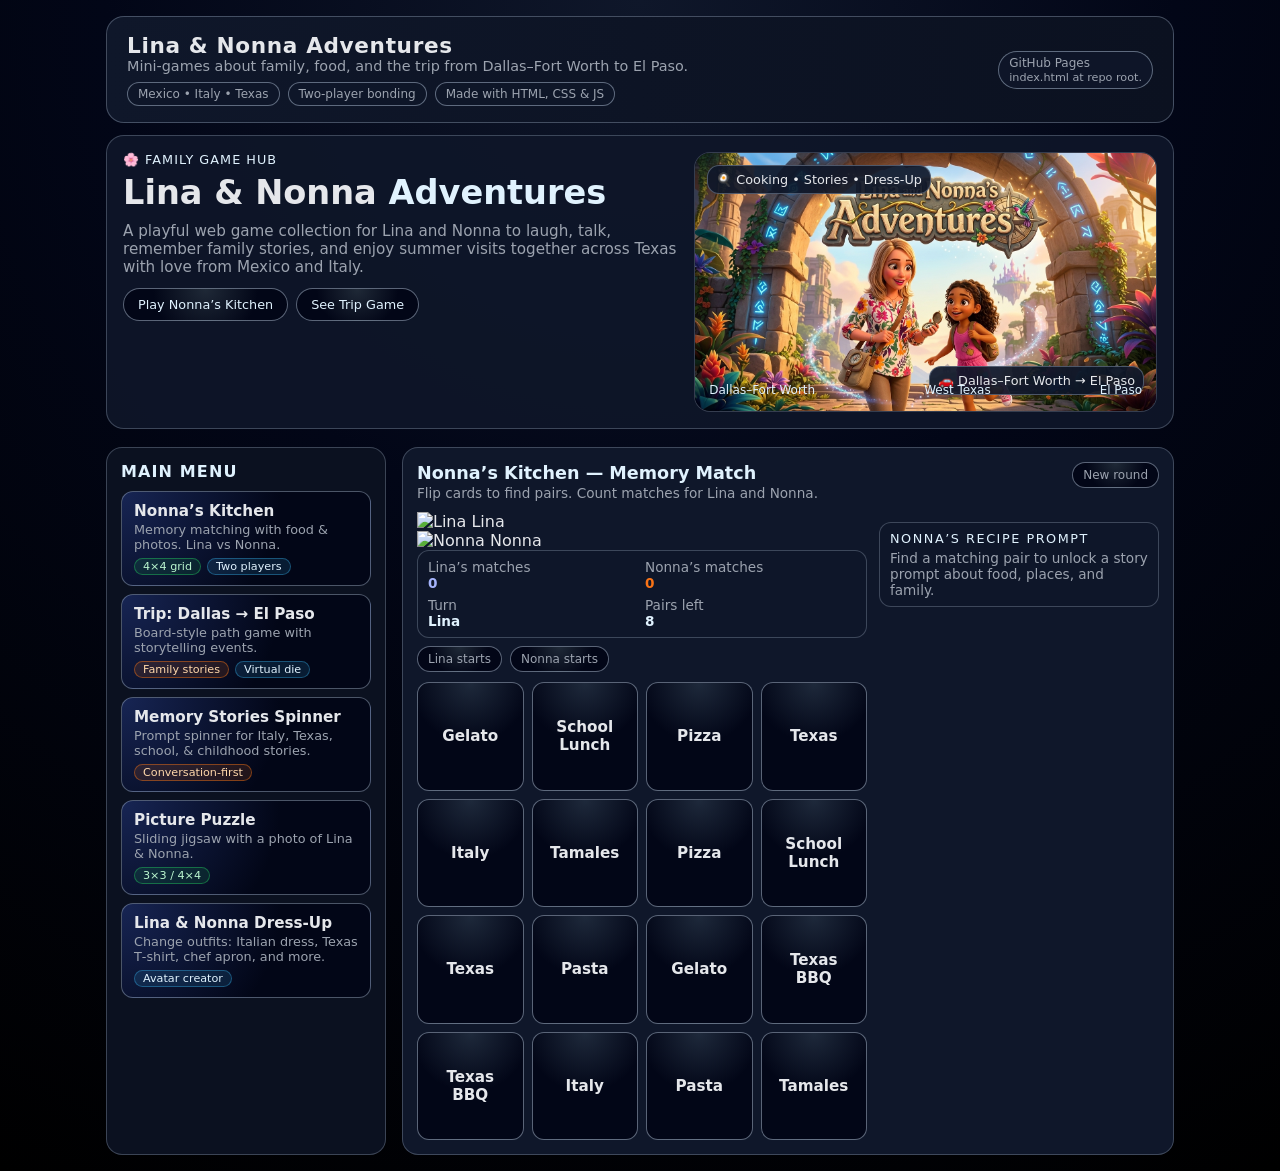
==== index.html @ b3f2cf01 "Update index.html" ====
<!DOCTYPE html>
<html lang="en">
<head>
  <meta charset="UTF-8" />
  <title>Lina & Nonna Adventures</title>
  <meta name="viewport" content="width=device-width,initial-scale=1.0" />
  <meta name="description" content="Family mini-games for Lina and Nonna, hosted on GitHub Pages." />
  <!-- CSS -->
  <link rel="stylesheet" href="./css/base.css" />
  <link rel="stylesheet" href="./css/layout.css" />
  <link rel="stylesheet" href="./css/games.css" />
</head>
<body>
<div class="shell">
  <header>
    <div>
      <div class="title">Lina &amp; Nonna Adventures</div>
      <div class="subtitle">Mini‑games about family, food, and the trip from Dallas–Fort Worth to El Paso.</div>
      <div class="badge-row">
        <div class="badge">Mexico • Italy • Texas</div>
        <div class="badge">Two‑player bonding</div>
        <div class="badge">Made with HTML, CSS &amp; JS</div>
      </div>
    </div>
    <div class="badge">
      GitHub Pages<br /><span style="font-size:0.7rem;">index.html at repo root.</span>
    </div>
  </header>

  <!-- HERO SECTION WITH HOME-SCREEN IMAGE -->
  <section class="hero">
    <div class="hero-card">
      <div class="hero-copy">
        <div class="eyebrow">🌸 Family Game Hub</div>
        <h1>Lina &amp; Nonna <span class="accent">Adventures</span></h1>
        <p>
          A playful web game collection for Lina and Nonna to laugh, talk, remember family stories,
          and enjoy summer visits together across Texas with love from Mexico and Italy.
        </p>
        <div class="hero-actions">
          <button class="btn btn-primary" data-game="kitchen">Play Nonna’s Kitchen</button>
          <button class="btn btn-secondary" data-game="travel">See Trip Game</button>
        </div>
      </div>

      <div class="hero-art">
        <!-- Main home-screen image (place the file at assets/hero/lina-nonna-hero.png) -->
        <img
          src="./assets/hero/lina-nonna-hero.png"
          alt="Lina and Nonna walking through a magical archway for Lina & Nonna's Adventures."
          class="hero-img"
        />
        <div class="art-card one">🍳 Cooking • Stories • Dress‑Up</div>
        <div class="art-card two">🚗 Dallas–Fort Worth → El Paso</div>
        <div class="marker-row">
          <span>Dallas–Fort Worth</span>
          <span>West Texas</span>
          <span>El Paso</span>
        </div>
      </div>
    </div>
  </section>

  <div class="layout">
    <!-- LEFT: MAIN MENU -->
    <aside class="panel panel-alt">
      <h2>Main Menu</h2>
      <div class="menu-grid">
        <button data-game="kitchen">
          <div class="menu-label">Nonna’s Kitchen</div>
          <div class="menu-desc">Memory matching with food &amp; photos. Lina vs Nonna.</div>
          <div class="menu-tag-row">
            <div class="menu-tag puzzle">4×4 grid</div>
            <div class="menu-tag">Two players</div>
          </div>
        </button>
        <button data-game="travel">
          <div class="menu-label">Trip: Dallas → El Paso</div>
          <div class="menu-desc">Board‑style path game with storytelling events.</div>
          <div class="menu-tag-row">
            <div class="menu-tag story">Family stories</div>
            <div class="menu-tag">Virtual die</div>
          </div>
        </button>
        <button data-game="memoryStories">
          <div class="menu-label">Memory Stories Spinner</div>
          <div class="menu-desc">Prompt spinner for Italy, Texas, school, &amp; childhood stories.</div>
          <div class="menu-tag-row">
            <div class="menu-tag story">Conversation‑first</div>
          </div>
        </button>
        <button data-game="puzzle">
          <div class="menu-label">Picture Puzzle</div>
          <div class="menu-desc">Sliding jigsaw with a photo of Lina &amp; Nonna.</div>
          <div class="menu-tag-row">
            <div class="menu-tag puzzle">3×3 / 4×4</div>
          </div>
        </button>
        <button data-game="dressup">
          <div class="menu-label">Lina &amp; Nonna Dress‑Up</div>
          <div class="menu-desc">Change outfits: Italian dress, Texas T‑shirt, chef apron, and more.</div>
          <div class="menu-tag-row">
            <div class="menu-tag">Avatar creator</div>
          </div>
        </button>
      </div>
    </aside>

    <!-- RIGHT: ACTIVE GAME AREA -->
    <main class="panel">
      <!-- GAME 1: NONNA'S KITCHEN MEMORY MATCH -->
      <section id="game-kitchen" class="game-container active">
        <div class="game-header">
          <div>
            <h3>Nonna’s Kitchen — Memory Match</h3>
            <span>Flip cards to find pairs. Count matches for Lina and Nonna.</span>
          </div>
          <div>
            <button class="btn small secondary" id="btnKitchenReset">New round</button>
          </div>
        </div>

        <div class="game-row">
          <div>
            <div class="turn-avatar-row">
  <div class="turn-avatar" id="avatarLina">
    <img src="./assets/characters/lina-cutout.png" alt="Lina" />
    <span>Lina</span>
  </div>
  <div class="turn-avatar" id="avatarNonna">
    <img src="./assets/characters/nonna-cutout.png" alt="Nonna" />
    <span>Nonna</span>
  </div>
</div>
            <div class="score-box">
              <div>
                <div class="score-label">Lina’s matches</div>
                <div class="score-value lina" id="scoreLina">0</div>
              </div>
              <div>
                <div class="score-label">Nonna’s matches</div>
                <div class="score-value nonna" id="scoreNonna">0</div>
              </div>
              <div>
                <div class="score-label">Turn</div>
                <div class="score-value" id="turnLabel">Lina</div>
              </div>
              <div>
                <div class="score-label">Pairs left</div>
                <div class="score-value" id="pairsLeft">8</div>
              </div>
            </div>

            <div class="controls-row">
              <button class="btn small secondary" id="btnKitchenLinaStarts">Lina starts</button>
              <button class="btn small secondary" id="btnKitchenNonnaStarts">Nonna starts</button>
            </div>

            <div class="card-grid" id="kitchenGrid">
              <!-- cards injected by JS -->
            </div>
          </div>

          <div>
            <div class="recipe-box">
              <div class="recipe-label">Nonna’s Recipe Prompt</div>
              <div class="recipe-text" id="recipeText">
                Find a matching pair to unlock a story prompt about food, places, and family. When you
                match a food, talk about how you make it or a memory of eating it together.
              </div>
            </div>
          </div>
        </div>
      </section>

      <!-- Other games: containers only; JS will fill logic later -->
      <section id="game-travel" class="game-container">
        <div class="game-header">
          <div>
            <h3>Trip from Dallas–Fort Worth to El Paso</h3>
            <span>Roll the die, move along the path, and tell stories when you land on event tiles.</span>
          </div>
          <div>
            <button class="btn small secondary" id="btnTravelReset">Reset path</button>
          </div>
        </div>
        <div class="game-row">
          <div class="travel-panel">
            <div>
              <span class="score-label">Position</span>:
              <span class="score-value" id="travelPosLabel">0</span> / 19
            </div>
            <div class="controls-row" style="margin-top:6px;">
              <button class="btn primary small" id="btnTravelRoll">Roll die (1–3)</button>
              <span class="tagline" id="travelMessage">Click “Roll die” and move your token along the road.</span>
            </div>
            <div class="travel-board" id="travelBoard"></div>
          </div>
          <div class="prompt-panel">
            <div class="prompt-text" id="travelPrompt">
              When you land on a special tile, you’ll see a prompt here: stories about Italy, Texas, or school.
            </div>
            <div class="tagline">
              Suggested use: Let Lina roll, and Nonna helps read prompts and share stories.
            </div>
          </div>
        </div>
      </section>

      <section id="game-memoryStories" class="game-container">
        <div class="game-header">
          <div>
            <h3>Memory Stories Spinner</h3>
            <span>Click the button to get a new prompt. Take turns answering.</span>
          </div>
        </div>
        <div class="game-row">
          <div class="prompt-panel">
            <div class="prompt-text" id="storyPromptText">
              Click “Spin Prompt” to start. You’ll get questions about Italy memories, Texas adventures,
              school stories, and Nonna’s childhood.
            </div>
            <div class="controls-row">
              <button class="btn primary" id="btnStorySpin">Spin Prompt</button>
              <button class="btn secondary" id="btnStoryCategory">Change category</button>
            </div>
            <div class="tagline" id="storyCategoryLabel">
              Current category: All mixed. You can cycle categories for more focused stories.
            </div>
          </div>
          <div class="prompt-panel">
            <div class="tagline">
              House rule: Give each completed prompt 1 “story point.” After 10 prompts, celebrate.
            </div>
          </div>
        </div>
      </section>

      <section id="game-puzzle" class="game-container">
        <div class="game-header">
          <div>
            <h3>Picture Puzzle (Preview)</h3>
            <span>Simple 3×3 tile shuffle now; later, swap in a photo of Lina &amp; Nonna.</span>
          </div>
          <div>
            <button class="btn small secondary" id="btnPuzzleShuffle">Shuffle</button>
          </div>
        </div>
        <div class="game-row">
          <div class="puzzle-panel">
            <div id="puzzleBoard"></div>
            <div class="tagline" style="margin-top:6px;">
              Click two tiles to swap them. Try to arrange them back into order (1–9). Later, use
              background images for a real photo puzzle.
            </div>
          </div>
          <div class="prompt-panel">
            <div class="tagline">
              Technical note: later you can replace numbers with <code>background-image</code> slices.
            </div>
          </div>
        </div>
      </section>

      <section id="game-dressup" class="game-container">
        <div class="game-header">
          <div>
            <h3>Lina &amp; Nonna Dress‑Up</h3>
            <span>Pick outfits now; add real PNG cutouts of Lina and Nonna later.</span>
          </div>
        </div>
        <div class="game-row">
          <div class="dress-panel">
            <div class="dress-preview" id="dressPreview">
              Outfit: <strong>Italian dress + Chef apron</strong><br />
              Later, you’ll see real cutout images of Lina and Nonna here with layered PNG outfits.
            </div>
            <div class="dress-options">
              <button class="dress-chip selected" data-outfit="Italian dress + Chef apron">Italian dress + Chef apron</button>
              <button class="dress-chip" data-outfit="Texas T‑shirt + Jeans">Texas T‑shirt + Jeans</button>
              <button class="dress-chip" data-outfit="Party dress + Sneakers">Party dress + Sneakers</button>
              <button class="dress-chip" data-outfit="Comfy pajamas">Comfy pajamas</button>
              <button class="dress-chip" data-outfit="School clothes">School clothes</button>
            </div>
          </div>
          <div class="prompt-panel">
            <div class="tagline">
              Screenshot idea: once PNG cutouts are in place, Lina and Nonna can screenshot favorite looks.
            </div>
          </div>
        </div>
      </section>
    </main>
  </div>
</div>

<!-- JS entrypoint -->
<script type="module" src="./js/app.js"></script>
</body>
</html>
---- css/base.css ----
:root {
  --bg: #020617;
  --panel: #0f172a;
  --panel-alt: #0b1120;
  --accent: #38bdf8;
  --accent-soft: #e0f2fe;
  --accent-strong: #f97316;
  --text: #e5e7eb;
  --muted: #9ca3af;
  --danger: #ef4444;
  --success: #22c55e;
}

* { box-sizing: border-box; }

body {
  margin: 0;
  padding: 0;
  font-family: system-ui, -apple-system, BlinkMacSystemFont, "Segoe UI", sans-serif;
  background: radial-gradient(circle at top, #0f172a 0, #020617 40%, #000 100%);
  color: var(--text);
  min-height: 100vh;
  display: flex;
  justify-content: center;
  align-items: flex-start;
}

button { font-family: inherit; }

.shell {
  width: 100%;
  max-width: 1100px;
  padding: 16px;
}

/* Panels */
.panel {
  background: var(--panel);
  border-radius: 16px;
  border: 1px solid rgba(148,163,184,0.35);
  padding: 14px;
}

.panel-alt {
  background: var(--panel-alt);
}

/* Header */
header {
  background: linear-gradient(90deg, #0f172a, #0b1120);
  border-radius: 18px;
  padding: 16px 20px;
  border: 1px solid rgba(148,163,184,0.4);
  display: flex;
  justify-content: space-between;
  align-items: center;
  gap: 16px;
  margin-bottom: 12px;
}

header .title {
  font-size: 1.35rem;
  font-weight: 700;
  letter-spacing: 0.03em;
}

header .subtitle {
  font-size: 0.9rem;
  color: var(--muted);
}

.badge-row {
  display: flex;
  flex-wrap: wrap;
  gap: 8px;
  margin-top: 8px;
}

.badge {
  font-size: 0.75rem;
  padding: 4px 10px;
  border-radius: 999px;
  border: 1px solid rgba(148,163,184,0.6);
  background: rgba(15,23,42,0.9);
  color: var(--muted);
}

/* Buttons */
.btn {
  all: unset;
  cursor: pointer;
  border-radius: 999px;
  padding: 8px 14px;
  font-size: 0.8rem;
  border: 1px solid rgba(148,163,184,0.6);
  background: radial-gradient(circle at top, #1f2937 0, #020617 60%);
  color: var(--accent-soft);
  display: inline-flex;
  align-items: center;
  gap: 6px;
  transition: transform 0.08s ease, box-shadow 0.08s ease, border-color 0.08s ease;
}

.btn:hover {
  transform: translateY(-1px);
  box-shadow: 0 5px 12px rgba(15,23,42,0.9);
  border-color: var(--accent);
}

.btn.secondary {
  color: var(--muted);
}

.btn.primary {
  border-color: var(--accent);
  color: var(--accent-soft);
}

.btn.small {
  padding: 5px 10px;
  font-size: 0.75rem;
}
---- css/layout.css ----
.layout {
  display: grid;
  grid-template-columns: minmax(240px, 280px) minmax(0, 1fr);
  gap: 16px;
}

@media (max-width: 800px) {
  .layout { grid-template-columns: 1fr; }
}

/* Hero */
.hero {
  margin-bottom: 18px;
}

.hero-card {
  background: rgba(15,23,42,0.9);
  border-radius: 18px;
  border: 1px solid rgba(148,163,184,0.35);
  padding: 16px;
  display: grid;
  grid-template-columns: minmax(0, 1.2fr) minmax(0, 1fr);
  gap: 16px;
}

@media (max-width: 900px) {
  .hero-card {
    grid-template-columns: 1fr;
  }
}

.hero-copy h1 {
  margin: 0;
  font-size: 2.1rem;
}

.hero-copy p {
  margin: 10px 0 0;
  font-size: 0.95rem;
  color: var(--muted);
}

.hero-actions {
  margin-top: 12px;
  display: flex;
  flex-wrap: wrap;
  gap: 8px;
}

.eyebrow {
  font-size: 0.8rem;
  text-transform: uppercase;
  letter-spacing: 0.08em;
  color: var(--accent-soft);
  margin-bottom: 6px;
}

.accent { color: var(--accent-soft); }

/* Hero image area */
.hero-art {
  position: relative;
  border-radius: 16px;
  overflow: hidden;
  border: 1px solid rgba(148,163,184,0.35);
  background: #020617;
  min-height: 260px;
}

.hero-img {
  width: 100%;
  height: 100%;
  object-fit: cover;
  display: block;
}

/* overlays */
.art-card {
  position: absolute;
  background: rgba(15,23,42,0.92);
  border: 1px solid rgba(148,163,184,0.45);
  border-radius: 12px;
  padding: 6px 8px;
  font-size: 0.8rem;
}

.art-card.one { top: 12px; left: 12px; }
.art-card.two { bottom: 16px; right: 12px; }

.marker-row {
  position: absolute;
  left: 14px;
  right: 14px;
  bottom: 14px;
  display: flex;
  justify-content: space-between;
  font-size: 0.75rem;
  color: var(--accent-soft);
}

/* Menu */
.panel h2 {
  margin: 0 0 10px;
  font-size: 1rem;
  text-transform: uppercase;
  letter-spacing: 0.07em;
  color: var(--accent-soft);
}

.menu-grid {
  display: grid;
  grid-template-columns: 1fr;
  gap: 8px;
}

.menu-grid button {
  all: unset;
  cursor: pointer;
  border-radius: 12px;
  padding: 10px 12px;
  background: radial-gradient(circle at top left, #172554 0, #020617 60%);
  border: 1px solid rgba(148,163,184,0.5);
  display: flex;
  flex-direction: column;
  gap: 2px;
  transition: transform 0.08s ease, box-shadow 0.08s ease, border-color 0.08s ease;
}

.menu-grid button:hover {
  transform: translateY(-1px);
  box-shadow: 0 6px 14px rgba(15,23,42,0.8);
  border-color: var(--accent);
}

.menu-label {
  font-size: 0.95rem;
  font-weight: 600;
  color: var(--text);
}

.menu-desc {
  font-size: 0.8rem;
  color: var(--muted);
}

.menu-tag-row {
  display: flex;
  gap: 6px;
  margin-top: 4px;
  flex-wrap: wrap;
}

.menu-tag {
  font-size: 0.7rem;
  padding: 1px 8px;
  border-radius: 999px;
  background: rgba(56,189,248,0.12);
  color: var(--accent-soft);
  border: 1px solid rgba(56,189,248,0.35);
}

.menu-tag.story {
  background: rgba(249,115,22,0.12);
  border-color: rgba(249,115,22,0.45);
  color: #fed7aa;
}

.menu-tag.puzzle {
  background: rgba(34,197,94,0.12);
  border-color: rgba(34,197,94,0.45);
  color: #bbf7d0;
}

/* Game containers */
.game-container { display: none; }
.game-container.active { display: block; }

.game-header {
  display: flex;
  justify-content: space-between;
  align-items: baseline;
  gap: 12px;
  margin-bottom: 10px;
}

.game-header h3 {
  margin: 0;
  font-size: 1.1rem;
  color: var(--accent-soft);
}

.game-header span {
  font-size: 0.85rem;
  color: var(--muted);
}

.game-row {
  display: grid;
  grid-template-columns: minmax(0, 2fr) minmax(240px, 280px);
  gap: 12px;
}

@media (max-width: 900px) {
  .game-row { grid-template-columns: 1fr; }
}
---- css/games.css ----
/* Score and prompts */
.score-box {
  background: rgba(15,23,42,0.9);
  border-radius: 12px;
  padding: 8px 10px;
  border: 1px solid rgba(148,163,184,0.35);
  font-size: 0.85rem;
  display: grid;
  grid-template-columns: repeat(2, minmax(0,1fr));
  gap: 6px;
}

.score-label { color: var(--muted); }

.score-value {
  font-weight: 600;
  color: var(--accent-soft);
}

.score-value.lina { color: #a5b4fc; }
.score-value.nonna { color: #f97316; }

.controls-row {
  display: flex;
  flex-wrap: wrap;
  gap: 8px;
  margin-top: 8px;
}

/* Memory game grid */
.card-grid {
  display: grid;
  grid-template-columns: repeat(4, minmax(0, 1fr));
  gap: 8px;
  margin-top: 10px;
}

.card {
  position: relative;
  width: 100%;
  padding-top: 100%;
  border-radius: 12px;
  overflow: hidden;
  cursor: pointer;
  border: 1px solid rgba(148,163,184,0.6);
  background: radial-gradient(circle at top, #1e293b 0, #020617 50%);
  transition: transform 0.08s ease, box-shadow 0.08s ease, border-color 0.08s ease, background 0.1s ease;
}

.card-inner {
  position: absolute;
  inset: 0;
  display: flex;
  align-items: center;
  justify-content: center;
  padding: 8px;
  text-align: center;
}

.card-face {
  font-size: 0.95rem;
  font-weight: 600;
  line-height: 1.2;
  color: var(--text);
}

.card-back {
  font-size: 0.75rem;
  color: var(--muted);
  letter-spacing: 0.08em;
  text-transform: uppercase;
}

.card.flipped,
.card.matched {
  border-color: var(--accent);
  box-shadow: 0 6px 16px rgba(15,23,42,0.9);
  background: radial-gradient(circle at top, #0ea5e9 0, #0f172a 40%, #020617 80%);
}

.card.matched { border-color: var(--success); }
.card.disabled { pointer-events: none; opacity: 0.55; }

/* Recipe prompt */
.recipe-box {
  margin-top: 10px;
  background: rgba(15,23,42,0.95);
  border-radius: 12px;
  padding: 8px 10px;
  border: 1px solid rgba(148,163,184,0.35);
  font-size: 0.85rem;
}

.recipe-label {
  font-size: 0.8rem;
  text-transform: uppercase;
  letter-spacing: 0.12em;
  color: var(--accent-soft);
  margin-bottom: 4px;
}

.recipe-text { color: var(--muted); }

/* Travel game */
.travel-panel,
.prompt-panel,
.puzzle-panel,
.dress-panel {
  background: rgba(15,23,42,0.9);
  border-radius: 12px;
  border: 1px solid rgba(148,163,184,0.35);
  padding: 10px;
  font-size: 0.85rem;
}

.prompt-text {
  font-size: 0.95rem;
  color: var(--accent-soft);
  margin-bottom: 6px;
  min-height: 40px;
}

.tagline {
  font-size: 0.8rem;
  color: var(--muted);
}

.travel-board {
  display: grid;
  grid-template-columns: repeat(10, minmax(0, 1fr));
  gap: 4px;
  margin-top: 8px;
}

.travel-tile {
  border-radius: 8px;
  border: 1px solid rgba(148,163,184,0.4);
  padding: 6px 0;
  font-size: 0.7rem;
  text-align: center;
  background: radial-gradient(circle at center, #111827 0, #020617 60%);
  color: var(--muted);
  position: relative;
}

.travel-tile.start { border-color: var(--accent); color: var(--accent-soft); }
.travel-tile.end { border-color: var(--success); color: #bbf7d0; }
.travel-tile.event { border-style: dashed; }

.travel-token {
  position: absolute;
  inset: 2px;
  border-radius: 6px;
  border: 2px solid var(--accent);
  box-shadow: 0 0 0 1px rgba(15,23,42,0.9);
}

/* Puzzle board */
#puzzleBoard {
  display: grid;
  grid-template-columns: repeat(3, minmax(0,1fr));
  gap: 4px;
  max-width: 260px;
}

/* Dress-up */
.dress-preview {
  height: 160px;
  border-radius: 12px;
  border: 1px dashed rgba(148,163,184,0.6);
  background: repeating-linear-gradient(
    45deg,
    rgba(15,23,42,0.9),
    rgba(15,23,42,0.9) 6px,
    rgba(30,64,175,0.7) 6px,
    rgba(30,64,175,0.7) 12px
  );
  display: flex;
  align-items: center;
  justify-content: center;
  font-size: 0.85rem;
  color: var(--muted);
  text-align: center;
  padding: 8px;
}

.dress-options {
  display: flex;
  flex-wrap: wrap;
  gap: 6px;
  margin-top: 8px;
}

.dress-chip {
  all: unset;
  cursor: pointer;
  border-radius: 999px;
  padding: 5px 10px;
  font-size: 0.75rem;
  border: 1px solid rgba(148,163,184,0.6);
  color: var(--accent-soft);
  background: rgba(15,23,42,0.9);
}

.dress-chip.selected {
  border-color: var(--accent-strong);
  color: #fed7aa;
  background: rgba(249,115,22,0.15);
}
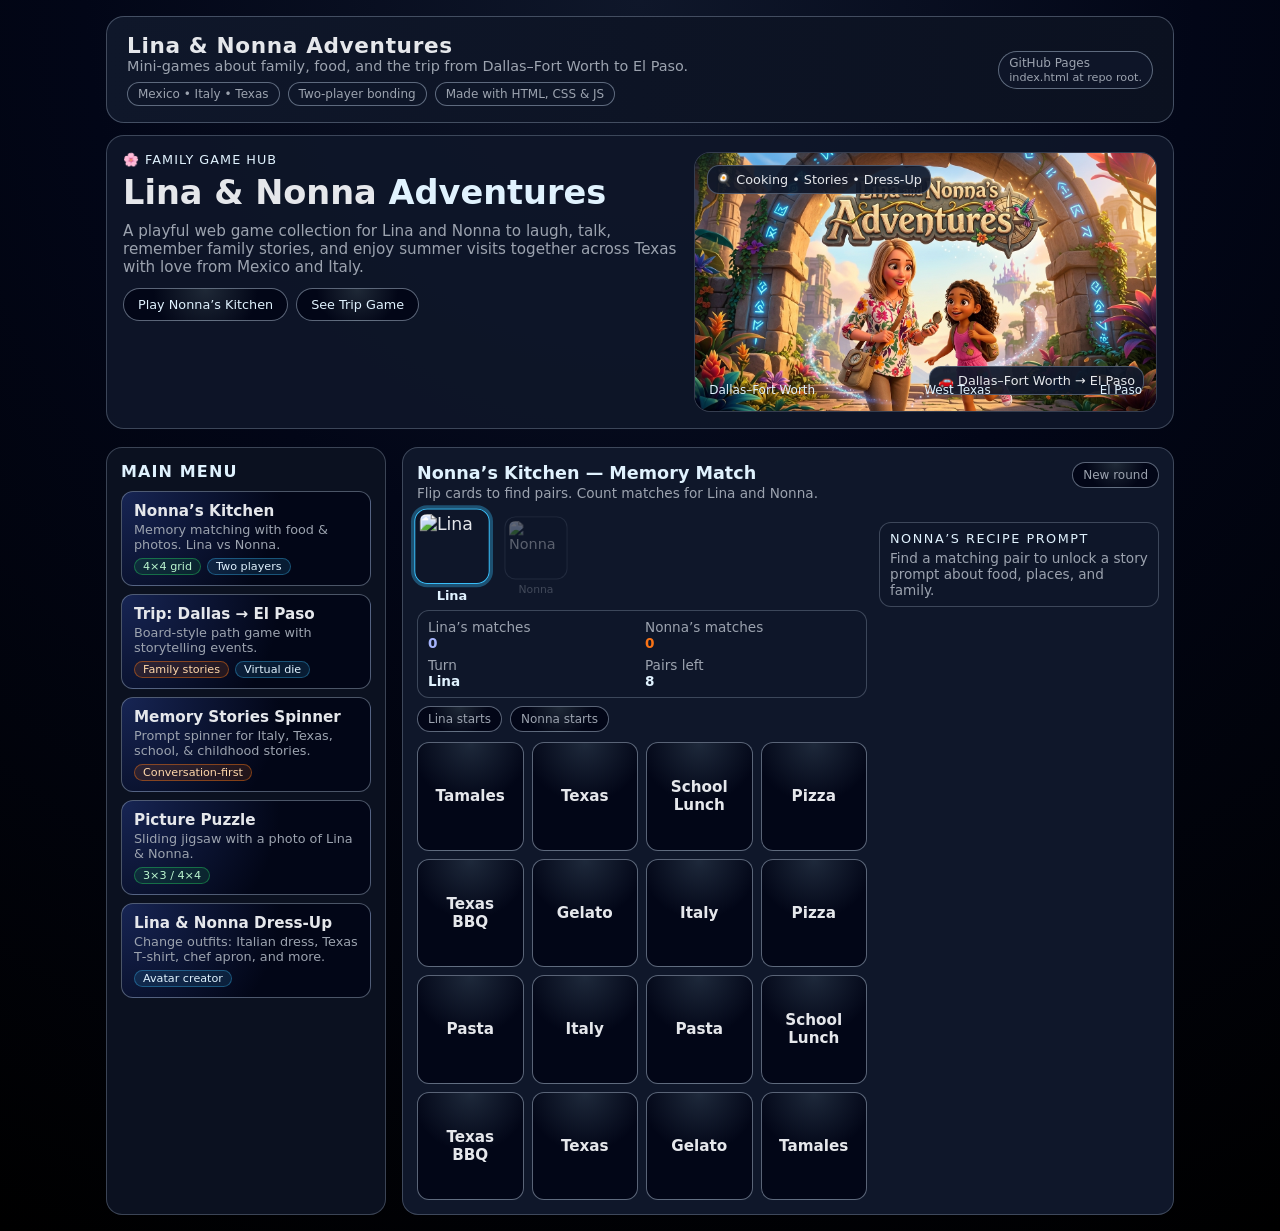
==== commit f8471470: "Update index.html" ====
--- a/index.html
+++ b/index.html
@@ -124,11 +124,11 @@
           <div>
             <div class="turn-avatar-row">
   <div class="turn-avatar" id="avatarLina">
-    <img src="./assets/characters/lina-cutout.png" alt="Lina" />
+    <img src="./assets/characters/lina_cutout.png" alt="Lina" />
     <span>Lina</span>
   </div>
   <div class="turn-avatar" id="avatarNonna">
-    <img src="./assets/characters/nonna-cutout.png" alt="Nonna" />
+    <img src="./assets/characters/nonna_cutout.png" alt="Nonna" />
     <span>Nonna</span>
   </div>
 </div>
--- a/css/games.css
+++ b/css/games.css
@@ -206,4 +206,49 @@
   border-color: var(--accent-strong);
   color: #fed7aa;
   background: rgba(249,115,22,0.15);
-}+}
+.turn-avatar-row {
+  display: flex;
+  gap: 14px;
+  margin-bottom: 10px;
+}
+
+.turn-avatar {
+  display: flex;
+  flex-direction: column;
+  align-items: center;
+  opacity: 0.35;
+  transform: scale(0.9);
+  transition: opacity 0.25s ease, transform 0.25s ease;
+}
+
+.turn-avatar img {
+  width: 70px;
+  height: 70px;
+  object-fit: contain;
+  border-radius: 12px;
+  background: rgba(15,23,42,0.9);
+  border: 1px solid rgba(148,163,184,0.4);
+  padding: 4px;
+}
+
+.turn-avatar span {
+  margin-top: 4px;
+  font-size: 0.75rem;
+  color: var(--muted);
+}
+
+.turn-avatar.active {
+  opacity: 1;
+  transform: scale(1.08);
+}
+
+.turn-avatar.active img {
+  border-color: var(--accent);
+  box-shadow: 0 0 0 3px rgba(56,189,248,0.35);
+}
+
+.turn-avatar.active span {
+  color: var(--accent-soft);
+  font-weight: 700;
+}
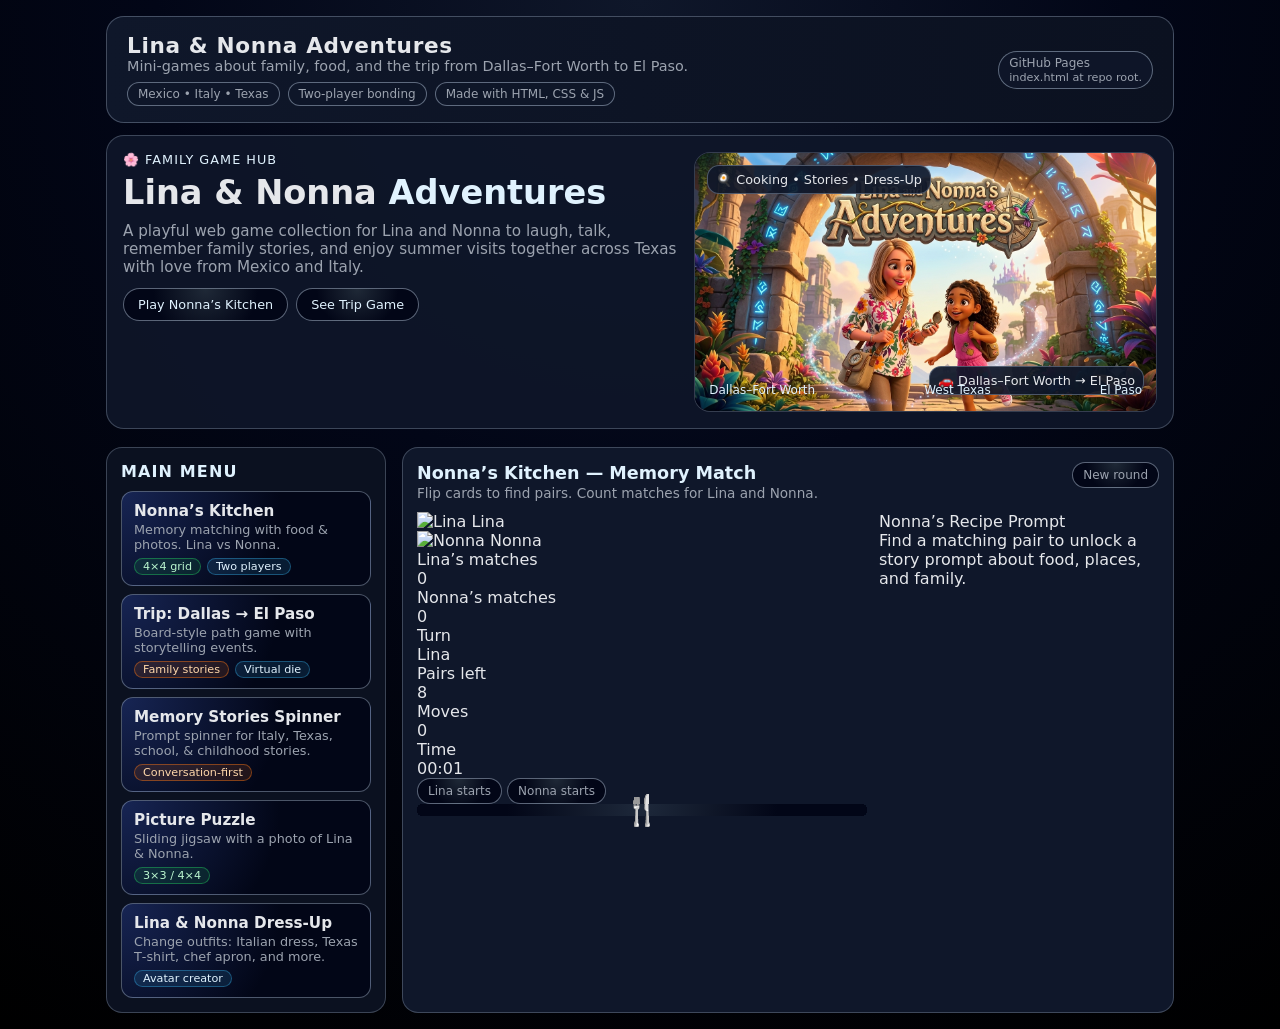
==== commit 317c1d33: "Update index.html" ====
--- a/index.html
+++ b/index.html
@@ -123,15 +123,15 @@
         <div class="game-row">
           <div>
             <div class="turn-avatar-row">
-  <div class="turn-avatar" id="avatarLina">
-    <img src="./assets/characters/lina_cutout.png" alt="Lina" />
-    <span>Lina</span>
-  </div>
-  <div class="turn-avatar" id="avatarNonna">
-    <img src="./assets/characters/nonna_cutout.png" alt="Nonna" />
-    <span>Nonna</span>
-  </div>
-</div>
+              <div class="turn-avatar" id="avatarLina">
+                <img src="./assets/characters/lina_cutout.png" alt="Lina" />
+                <span>Lina</span>
+              </div>
+              <div class="turn-avatar" id="avatarNonna">
+                <img src="./assets/characters/nonna_cutout.png" alt="Nonna" />
+                <span>Nonna</span>
+              </div>
+            </div>
             <div class="score-box">
               <div>
                 <div class="score-label">Lina’s matches</div>
@@ -148,6 +148,14 @@
               <div>
                 <div class="score-label">Pairs left</div>
                 <div class="score-value" id="pairsLeft">8</div>
+              </div>
+              <div>
+                <div class="score-label">Moves</div>
+                <div class="score-value" id="moveCount">0</div>
+              </div>
+              <div>
+                <div class="score-label">Time</div>
+                <div class="score-value" id="timerDisplay">00:00</div>
               </div>
             </div>
 
--- a/css/games.css
+++ b/css/games.css
@@ -1,254 +1,121 @@
-/* Score and prompts */
-.score-box {
-  background: rgba(15,23,42,0.9);
-  border-radius: 12px;
-  padding: 8px 10px;
-  border: 1px solid rgba(148,163,184,0.35);
-  font-size: 0.85rem;
-  display: grid;
-  grid-template-columns: repeat(2, minmax(0,1fr));
-  gap: 6px;
-}
-
-.score-label { color: var(--muted); }
-
-.score-value {
-  font-weight: 600;
-  color: var(--accent-soft);
-}
-
-.score-value.lina { color: #a5b4fc; }
-.score-value.nonna { color: #f97316; }
-
-.controls-row {
-  display: flex;
-  flex-wrap: wrap;
-  gap: 8px;
-  margin-top: 8px;
-}
-
-/* Memory game grid */
-.card-grid {
-  display: grid;
-  grid-template-columns: repeat(4, minmax(0, 1fr));
-  gap: 8px;
-  margin-top: 10px;
-}
+/* ============ UPGRADED KITCHEN GAME STYLES ============ */
 
 .card {
-  position: relative;
-  width: 100%;
-  padding-top: 100%;
-  border-radius: 12px;
-  overflow: hidden;
-  cursor: pointer;
-  border: 1px solid rgba(148,163,184,0.6);
-  background: radial-gradient(circle at top, #1e293b 0, #020617 50%);
-  transition: transform 0.08s ease, box-shadow 0.08s ease, border-color 0.08s ease, background 0.1s ease;
+  perspective: 800px;
 }
 
 .card-inner {
   position: absolute;
   inset: 0;
+  transform-style: preserve-3d;
+  transition: transform 0.45s cubic-bezier(0.4, 0.2, 0.2, 1);
+}
+
+.card.flipped .card-inner,
+.card.matched .card-inner {
+  transform: rotateY(180deg);
+}
+
+.card-back,
+.card-face {
+  position: absolute;
+  inset: 0;
+  backface-visibility: hidden;
   display: flex;
+  flex-direction: column;
   align-items: center;
   justify-content: center;
-  padding: 8px;
+  border-radius: 12px;
+  padding: 6px;
   text-align: center;
 }
 
+.card-back {
+  background: radial-gradient(circle at top, #1e293b 0, #020617 60%);
+  font-size: 1.8rem;
+}
+
 .card-face {
-  font-size: 0.95rem;
+  background: radial-gradient(circle at top, #0ea5e9 0, #0f172a 45%, #020617 85%);
+  transform: rotateY(180deg);
+}
+
+.card-emoji {
+  font-size: 1.9rem;
+  line-height: 1;
+  margin-bottom: 4px;
+}
+
+.card-caption {
+  font-size: 0.78rem;
   font-weight: 600;
-  line-height: 1.2;
   color: var(--text);
 }
 
-.card-back {
-  font-size: 0.75rem;
-  color: var(--muted);
-  letter-spacing: 0.08em;
-  text-transform: uppercase;
+.card:hover:not(.matched):not(.flipped) {
+  transform: translateY(-2px) scale(1.02);
+  box-shadow: 0 8px 18px rgba(15,23,42,0.9);
 }
 
-.card.flipped,
-.card.matched {
-  border-color: var(--accent);
-  box-shadow: 0 6px 16px rgba(15,23,42,0.9);
-  background: radial-gradient(circle at top, #0ea5e9 0, #0f172a 40%, #020617 80%);
-}
-
-.card.matched { border-color: var(--success); }
-.card.disabled { pointer-events: none; opacity: 0.55; }
-
-/* Recipe prompt */
-.recipe-box {
-  margin-top: 10px;
-  background: rgba(15,23,42,0.95);
-  border-radius: 12px;
-  padding: 8px 10px;
-  border: 1px solid rgba(148,163,184,0.35);
-  font-size: 0.85rem;
-}
-
-.recipe-label {
-  font-size: 0.8rem;
-  text-transform: uppercase;
-  letter-spacing: 0.12em;
-  color: var(--accent-soft);
-  margin-bottom: 4px;
-}
-
-.recipe-text { color: var(--muted); }
-
-/* Travel game */
-.travel-panel,
-.prompt-panel,
-.puzzle-panel,
-.dress-panel {
-  background: rgba(15,23,42,0.9);
-  border-radius: 12px;
-  border: 1px solid rgba(148,163,184,0.35);
-  padding: 10px;
-  font-size: 0.85rem;
-}
-
-.prompt-text {
-  font-size: 0.95rem;
-  color: var(--accent-soft);
-  margin-bottom: 6px;
-  min-height: 40px;
-}
-
-.tagline {
+.stats-row {
+  display: flex;
+  gap: 16px;
+  margin-top: 6px;
   font-size: 0.8rem;
   color: var(--muted);
 }
 
-.travel-board {
-  display: grid;
-  grid-template-columns: repeat(10, minmax(0, 1fr));
-  gap: 4px;
-  margin-top: 8px;
+.stats-row strong {
+  color: var(--accent-soft);
 }
 
-.travel-tile {
-  border-radius: 8px;
-  border: 1px solid rgba(148,163,184,0.4);
-  padding: 6px 0;
-  font-size: 0.7rem;
-  text-align: center;
-  background: radial-gradient(circle at center, #111827 0, #020617 60%);
-  color: var(--muted);
-  position: relative;
-}
-
-.travel-tile.start { border-color: var(--accent); color: var(--accent-soft); }
-.travel-tile.end { border-color: var(--success); color: #bbf7d0; }
-.travel-tile.event { border-style: dashed; }
-
-.travel-token {
-  position: absolute;
-  inset: 2px;
-  border-radius: 6px;
-  border: 2px solid var(--accent);
-  box-shadow: 0 0 0 1px rgba(15,23,42,0.9);
-}
-
-/* Puzzle board */
-#puzzleBoard {
-  display: grid;
-  grid-template-columns: repeat(3, minmax(0,1fr));
-  gap: 4px;
-  max-width: 260px;
-}
-
-/* Dress-up */
-.dress-preview {
-  height: 160px;
-  border-radius: 12px;
-  border: 1px dashed rgba(148,163,184,0.6);
-  background: repeating-linear-gradient(
-    45deg,
-    rgba(15,23,42,0.9),
-    rgba(15,23,42,0.9) 6px,
-    rgba(30,64,175,0.7) 6px,
-    rgba(30,64,175,0.7) 12px
-  );
+.win-overlay {
+  position: fixed;
+  inset: 0;
+  background: rgba(2,6,23,0.88);
   display: flex;
   align-items: center;
   justify-content: center;
+  z-index: 999;
+  animation: fadeIn 0.25s ease;
+}
+
+@keyframes fadeIn {
+  from { opacity: 0; }
+  to { opacity: 1; }
+}
+
+.win-card {
+  background: linear-gradient(160deg, #0f172a, #0b1120);
+  border: 1px solid var(--accent);
+  border-radius: 20px;
+  padding: 28px 32px;
+  text-align: center;
+  max-width: 320px;
+  box-shadow: 0 20px 60px rgba(0,0,0,0.6);
+  animation: popIn 0.3s ease;
+}
+
+@keyframes popIn {
+  from { transform: scale(0.85); opacity: 0; }
+  to { transform: scale(1); opacity: 1; }
+}
+
+.win-card h2 {
+  margin: 0 0 8px;
+  font-size: 1.3rem;
+  color: var(--accent-soft);
+}
+
+.win-subtitle {
+  font-size: 1rem;
+  font-weight: 700;
+  color: #fed7aa;
+  margin: 0 0 6px;
+}
+
+.win-stats {
   font-size: 0.85rem;
   color: var(--muted);
-  text-align: center;
-  padding: 8px;
+  margin: 0 0 16px;
 }
-
-.dress-options {
-  display: flex;
-  flex-wrap: wrap;
-  gap: 6px;
-  margin-top: 8px;
-}
-
-.dress-chip {
-  all: unset;
-  cursor: pointer;
-  border-radius: 999px;
-  padding: 5px 10px;
-  font-size: 0.75rem;
-  border: 1px solid rgba(148,163,184,0.6);
-  color: var(--accent-soft);
-  background: rgba(15,23,42,0.9);
-}
-
-.dress-chip.selected {
-  border-color: var(--accent-strong);
-  color: #fed7aa;
-  background: rgba(249,115,22,0.15);
-}
-.turn-avatar-row {
-  display: flex;
-  gap: 14px;
-  margin-bottom: 10px;
-}
-
-.turn-avatar {
-  display: flex;
-  flex-direction: column;
-  align-items: center;
-  opacity: 0.35;
-  transform: scale(0.9);
-  transition: opacity 0.25s ease, transform 0.25s ease;
-}
-
-.turn-avatar img {
-  width: 70px;
-  height: 70px;
-  object-fit: contain;
-  border-radius: 12px;
-  background: rgba(15,23,42,0.9);
-  border: 1px solid rgba(148,163,184,0.4);
-  padding: 4px;
-}
-
-.turn-avatar span {
-  margin-top: 4px;
-  font-size: 0.75rem;
-  color: var(--muted);
-}
-
-.turn-avatar.active {
-  opacity: 1;
-  transform: scale(1.08);
-}
-
-.turn-avatar.active img {
-  border-color: var(--accent);
-  box-shadow: 0 0 0 3px rgba(56,189,248,0.35);
-}
-
-.turn-avatar.active span {
-  color: var(--accent-soft);
-  font-weight: 700;
-}
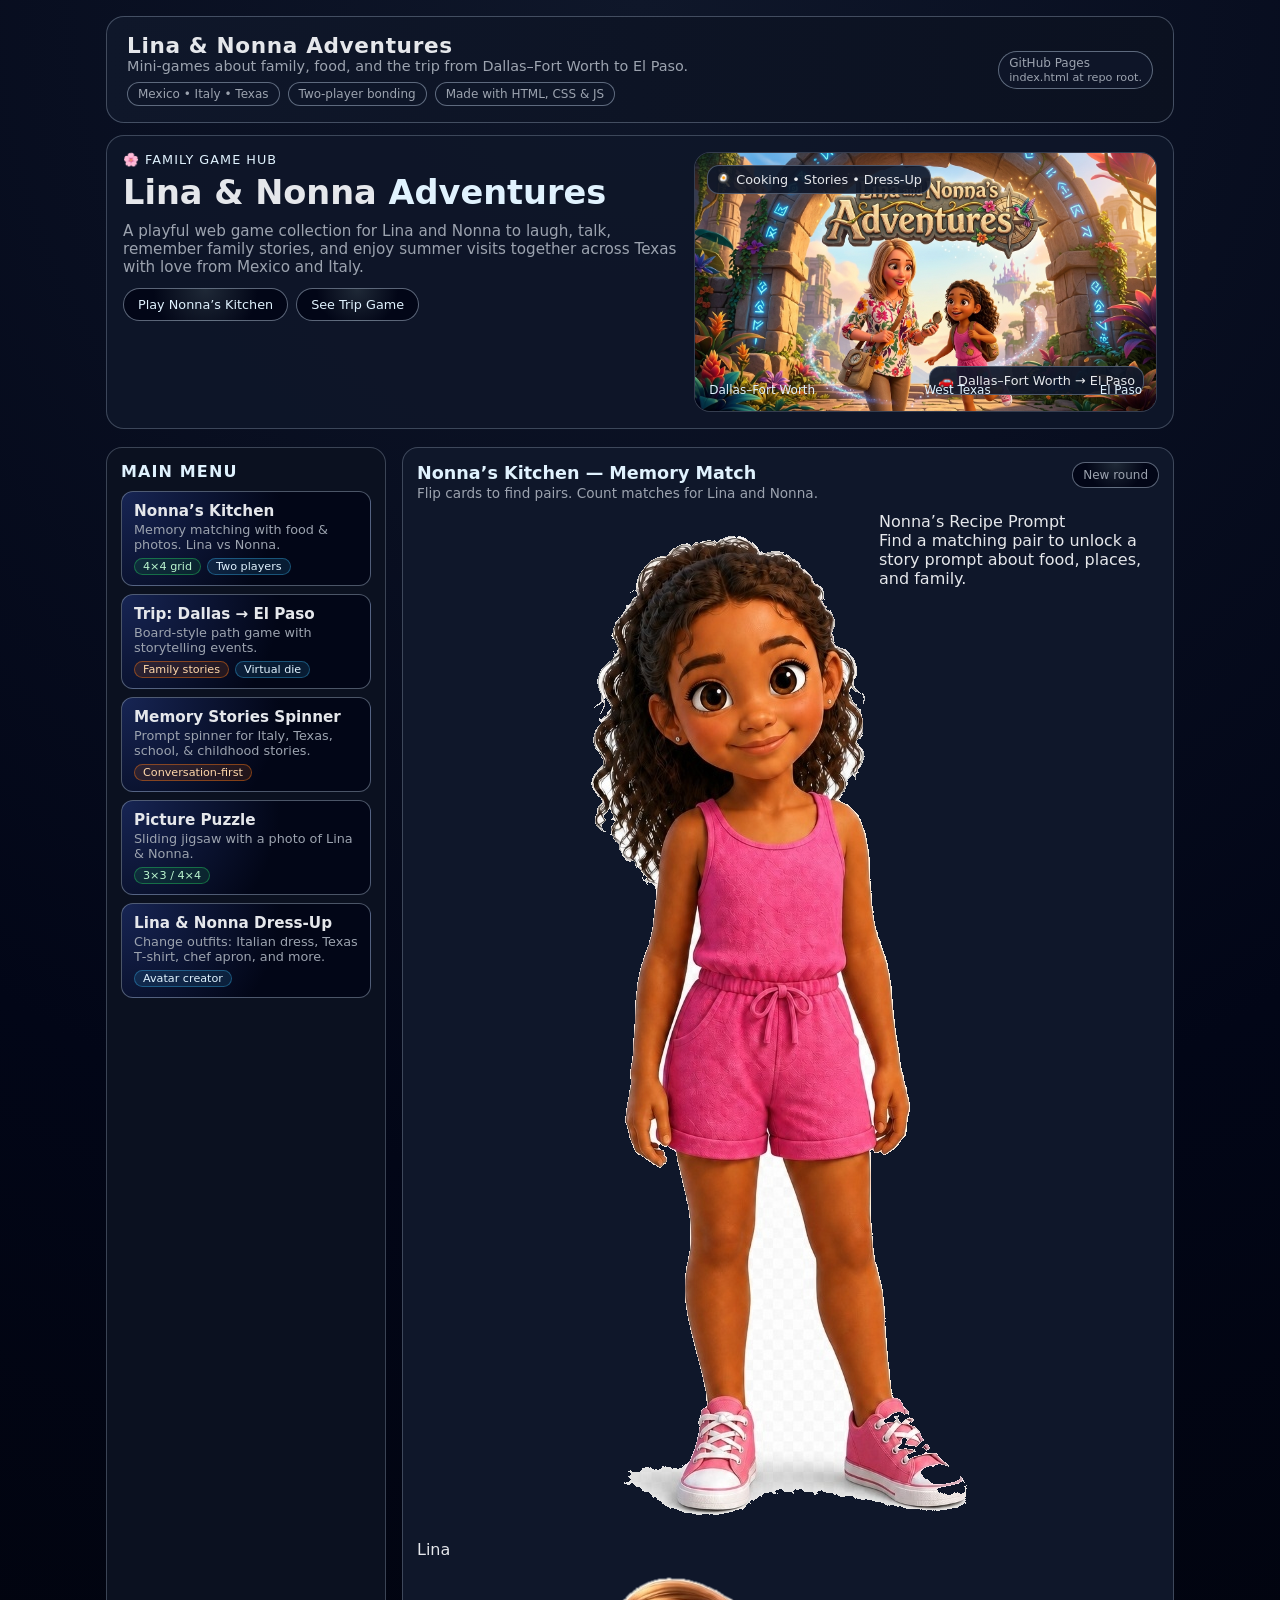
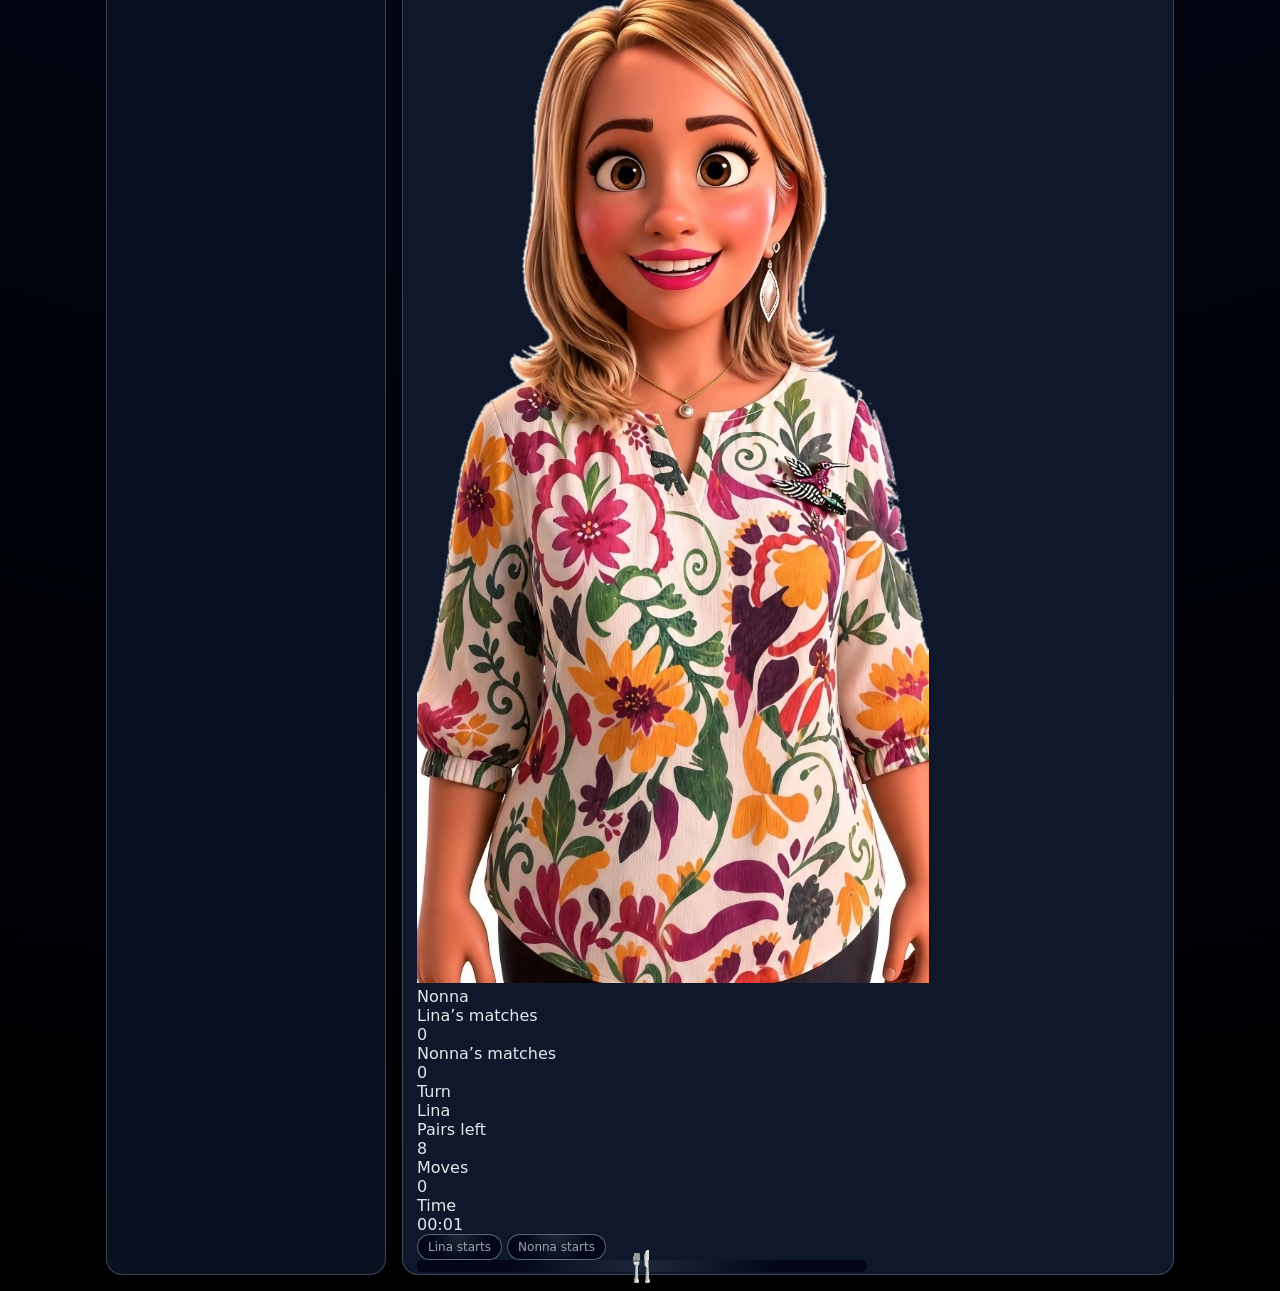
==== commit 5d8eb3bc: "Update index.html" ====
--- a/index.html
+++ b/index.html
@@ -124,11 +124,11 @@
           <div>
             <div class="turn-avatar-row">
               <div class="turn-avatar" id="avatarLina">
-                <img src="./assets/characters/lina_cutout.png" alt="Lina" />
+                <img src="./assets/characters/Lina_cutout.png" alt="Lina" />
                 <span>Lina</span>
               </div>
               <div class="turn-avatar" id="avatarNonna">
-                <img src="./assets/characters/nonna_cutout.png" alt="Nonna" />
+                <img src="./assets/characters/Nonna_cutout.png" alt="Nonna" />
                 <span>Nonna</span>
               </div>
             </div>
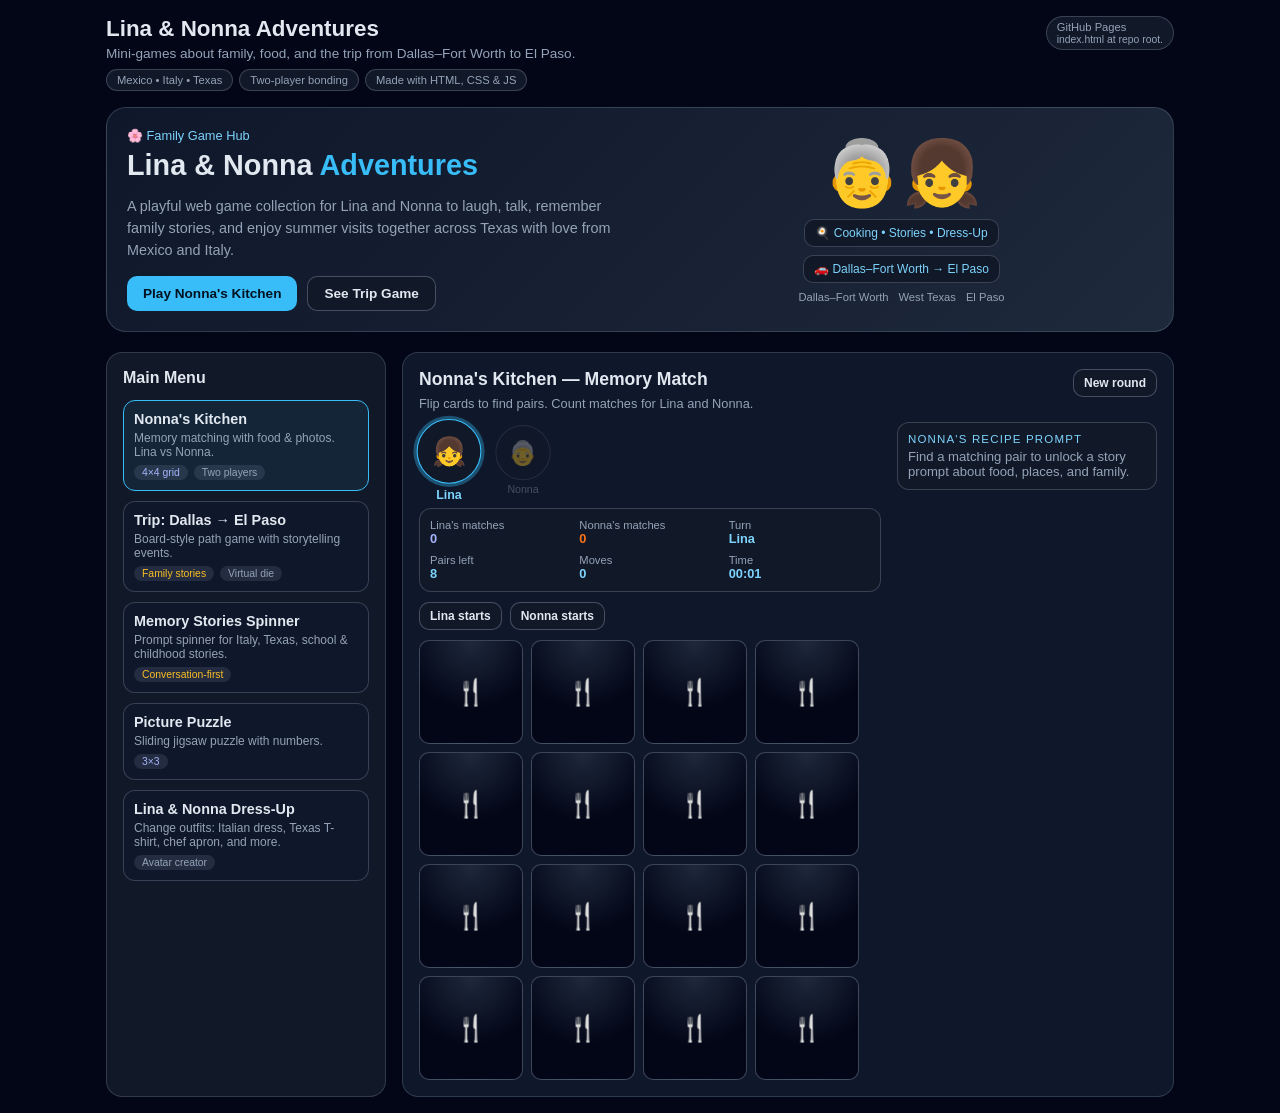
==== commit e4fcc20b: "Update index.html" ====
--- a/index.html
+++ b/index.html
@@ -1,308 +1,479 @@
 <!DOCTYPE html>
 <html lang="en">
 <head>
-  <meta charset="UTF-8" />
-  <title>Lina & Nonna Adventures</title>
-  <meta name="viewport" content="width=device-width,initial-scale=1.0" />
-  <meta name="description" content="Family mini-games for Lina and Nonna, hosted on GitHub Pages." />
-  <!-- CSS -->
-  <link rel="stylesheet" href="./css/base.css" />
-  <link rel="stylesheet" href="./css/layout.css" />
-  <link rel="stylesheet" href="./css/games.css" />
+<meta charset="UTF-8" />
+<title>Lina & Nonna Adventures</title>
+<meta name="viewport" content="width=device-width,initial-scale=1.0" />
+<style>
+:root{
+  --bg:#020617; --panel:#0f172a; --panel-alt:#111827; --text:#e2e8f0; --muted:#94a3b8;
+  --accent:#38bdf8; --accent-soft:#7dd3fc; --accent-strong:#f97316; --success:#22c55e;
+}
+*{box-sizing:border-box;}
+body{margin:0;font-family:'Segoe UI',Arial,sans-serif;background:var(--bg);color:var(--text);}
+.shell{max-width:1100px;margin:0 auto;padding:16px;}
+header{display:flex;justify-content:space-between;align-items:flex-start;flex-wrap:wrap;gap:10px;margin-bottom:16px;}
+.title{font-size:1.4rem;font-weight:800;}
+.subtitle{color:var(--muted);font-size:0.85rem;margin-top:4px;max-width:480px;}
+.badge-row{display:flex;flex-wrap:wrap;gap:6px;margin-top:8px;}
+.badge{background:var(--panel-alt);border:1px solid rgba(148,163,184,0.3);border-radius:999px;padding:4px 10px;font-size:0.7rem;color:var(--muted);}
+.hero{margin-bottom:20px;}
+.hero-card{background:linear-gradient(135deg,#0f172a,#1e293b);border-radius:20px;padding:20px;display:flex;flex-wrap:wrap;gap:20px;border:1px solid rgba(148,163,184,0.25);}
+.hero-copy{flex:1;min-width:260px;}
+.eyebrow{font-size:0.8rem;color:var(--accent-soft);margin-bottom:6px;}
+.hero h1{margin:0 0 10px;font-size:1.8rem;}
+.accent{color:var(--accent);}
+.hero p{color:var(--muted);font-size:0.9rem;line-height:1.5;}
+.hero-actions{display:flex;gap:10px;margin-top:14px;flex-wrap:wrap;}
+.btn{border:none;border-radius:10px;padding:9px 16px;font-size:0.85rem;font-weight:600;cursor:pointer;transition:transform .1s;}
+.btn:hover{transform:translateY(-1px);}
+.btn.primary,.btn-primary{background:var(--accent);color:#012;}
+.btn.secondary,.btn-secondary{background:var(--panel-alt);color:var(--text);border:1px solid rgba(148,163,184,0.4);}
+.btn.small{padding:6px 10px;font-size:0.75rem;}
+.hero-art{flex:1;min-width:240px;position:relative;display:flex;flex-direction:column;gap:8px;align-items:center;justify-content:center;}
+.hero-img{width:100%;max-width:280px;border-radius:16px;border:1px solid rgba(148,163,184,0.3);}
+.art-card{background:var(--panel-alt);border-radius:10px;padding:6px 10px;font-size:0.75rem;color:var(--accent-soft);border:1px solid rgba(148,163,184,0.3);}
+.marker-row{display:flex;gap:10px;font-size:0.7rem;color:var(--muted);flex-wrap:wrap;justify-content:center;}
+.layout{display:grid;grid-template-columns:280px 1fr;gap:16px;}
+@media (max-width:820px){.layout{grid-template-columns:1fr;}}
+.panel{background:var(--panel);border-radius:16px;padding:16px;border:1px solid rgba(148,163,184,0.25);}
+.panel-alt{background:var(--panel-alt);}
+.panel h2{margin-top:0;font-size:1rem;}
+.menu-grid{display:flex;flex-direction:column;gap:10px;}
+.menu-grid button{all:unset;cursor:pointer;background:var(--panel);border:1px solid rgba(148,163,184,0.3);border-radius:12px;padding:10px;display:block;}
+.menu-grid button:hover{border-color:var(--accent);}
+.menu-grid button.active-menu{border-color:var(--accent);background:rgba(56,189,248,0.08);}
+.menu-label{font-weight:700;font-size:0.9rem;}
+.menu-desc{color:var(--muted);font-size:0.75rem;margin-top:4px;}
+.menu-tag-row{display:flex;gap:6px;margin-top:6px;flex-wrap:wrap;}
+.menu-tag{background:rgba(148,163,184,0.15);border-radius:999px;padding:2px 8px;font-size:0.65rem;color:var(--muted);}
+.menu-tag.puzzle{color:#a5b4fc;}
+.menu-tag.story{color:#fbbf24;}
+.game-container{display:none;}
+.game-container.active{display:block;}
+.game-header{display:flex;justify-content:space-between;align-items:flex-start;gap:10px;flex-wrap:wrap;margin-bottom:10px;}
+.game-header h3{margin:0 0 4px;font-size:1.1rem;}
+.game-header span{color:var(--muted);font-size:0.8rem;}
+.game-row{display:grid;grid-template-columns:1fr 260px;gap:16px;}
+@media (max-width:760px){.game-row{grid-template-columns:1fr;}}
+.turn-avatar-row{display:flex;gap:14px;margin-bottom:10px;}
+.turn-avatar{display:flex;flex-direction:column;align-items:center;opacity:.4;transform:scale(.92);transition:.25s;}
+.turn-avatar .avatar-circle{width:60px;height:60px;border-radius:50%;display:flex;align-items:center;justify-content:center;font-size:1.6rem;background:var(--panel-alt);border:1px solid rgba(148,163,184,0.4);}
+.turn-avatar span{margin-top:4px;font-size:0.72rem;color:var(--muted);}
+.turn-avatar.active{opacity:1;transform:scale(1.08);}
+.turn-avatar.active .avatar-circle{border-color:var(--accent);box-shadow:0 0 0 3px rgba(56,189,248,0.35);}
+.turn-avatar.active span{color:var(--accent-soft);font-weight:700;}
+.score-box{background:var(--panel-alt);border-radius:12px;padding:10px;border:1px solid rgba(148,163,184,0.3);display:grid;grid-template-columns:repeat(3,1fr);gap:8px;font-size:0.8rem;}
+.score-label{color:var(--muted);font-size:0.7rem;}
+.score-value{font-weight:700;color:var(--accent-soft);}
+.score-value.lina{color:#a5b4fc;}
+.score-value.nonna{color:#f97316;}
+.controls-row{display:flex;flex-wrap:wrap;gap:8px;margin:10px 0;}
+.card-grid{display:grid;grid-template-columns:repeat(4,1fr);gap:8px;max-width:440px;}
+.card{position:relative;aspect-ratio:1/1;perspective:700px;cursor:pointer;}
+.card-inner{position:absolute;inset:0;transform-style:preserve-3d;transition:transform .4s;}
+.card.flipped .card-inner,.card.matched .card-inner{transform:rotateY(180deg);}
+.card-back,.card-face{position:absolute;inset:0;backface-visibility:hidden;border-radius:10px;display:flex;flex-direction:column;align-items:center;justify-content:center;text-align:center;border:1px solid rgba(148,163,184,0.4);}
+.card-back{background:radial-gradient(circle at top,#1e293b,#020617 60%);font-size:1.6rem;}
+.card-face{background:radial-gradient(circle at top,#0ea5e9,#0f172a 45%,#020617 85%);transform:rotateY(180deg);}
+.card.matched .card-face{border-color:var(--success);}
+.card-emoji{font-size:1.7rem;}
+.card-caption{font-size:0.65rem;font-weight:600;margin-top:2px;}
+.card.disabled{pointer-events:none;opacity:.6;}
+.recipe-box,.travel-panel,.prompt-panel,.puzzle-panel,.dress-panel{background:var(--panel-alt);border-radius:12px;padding:10px;border:1px solid rgba(148,163,184,0.3);font-size:0.82rem;}
+.recipe-label{font-size:0.72rem;text-transform:uppercase;letter-spacing:.1em;color:var(--accent-soft);margin-bottom:4px;}
+.recipe-text{color:var(--muted);}
+.travel-board{display:grid;grid-template-columns:repeat(10,1fr);gap:4px;margin-top:10px;}
+.travel-tile{position:relative;border-radius:8px;border:1px solid rgba(148,163,184,0.4);padding:6px 0;font-size:0.62rem;text-align:center;background:#0b1120;color:var(--muted);}
+.travel-tile.start{border-color:var(--accent);color:var(--accent-soft);}
+.travel-tile.end{border-color:var(--success);color:#bbf7d0;}
+.travel-tile.event{border-style:dashed;}
+.travel-token{position:absolute;inset:2px;border-radius:6px;border:2px solid var(--accent);}
+.prompt-text{font-size:0.95rem;color:var(--accent-soft);min-height:40px;margin-bottom:8px;}
+.tagline{font-size:0.75rem;color:var(--muted);}
+#puzzleBoard{display:grid;grid-template-columns:repeat(3,1fr);gap:4px;max-width:240px;}
+.puzzle-tile{aspect-ratio:1/1;background:var(--panel-alt);border:1px solid rgba(148,163,184,0.4);border-radius:8px;display:flex;align-items:center;justify-content:center;font-size:1.1rem;font-weight:700;cursor:pointer;color:var(--accent-soft);}
+.puzzle-tile.empty{background:transparent;border-style:dashed;cursor:default;}
+.dress-preview{height:170px;border-radius:12px;border:1px dashed rgba(148,163,184,0.5);display:flex;flex-direction:column;align-items:center;justify-content:center;font-size:2.4rem;background:#0b1120;gap:6px;}
+.dress-preview .cap{font-size:0.85rem;color:var(--muted);text-align:center;}
+.dress-options{display:flex;flex-wrap:wrap;gap:6px;margin-top:10px;}
+.dress-chip{all:unset;cursor:pointer;border-radius:999px;padding:5px 10px;font-size:0.73rem;border:1px solid rgba(148,163,184,0.5);color:var(--accent-soft);background:var(--panel-alt);}
+.dress-chip.selected{border-color:var(--accent-strong);color:#fed7aa;background:rgba(249,115,22,0.15);}
+.win-overlay{position:fixed;inset:0;background:rgba(2,6,23,0.88);display:flex;align-items:center;justify-content:center;z-index:999;}
+.win-card{background:linear-gradient(160deg,#0f172a,#0b1120);border:1px solid var(--accent);border-radius:20px;padding:26px 30px;text-align:center;max-width:300px;}
+.win-card h2{margin:0 0 8px;font-size:1.2rem;color:var(--accent-soft);}
+.win-subtitle{font-weight:700;color:#fed7aa;margin:0 0 6px;}
+.win-stats{font-size:0.8rem;color:var(--muted);margin:0 0 14px;}
+.spinner-wheel{font-size:2.2rem;text-align:center;margin:10px 0;}
+</style>
 </head>
 <body>
 <div class="shell">
   <header>
     <div>
       <div class="title">Lina &amp; Nonna Adventures</div>
-      <div class="subtitle">Mini‑games about family, food, and the trip from Dallas–Fort Worth to El Paso.</div>
+      <div class="subtitle">Mini-games about family, food, and the trip from Dallas–Fort Worth to El Paso.</div>
       <div class="badge-row">
         <div class="badge">Mexico • Italy • Texas</div>
-        <div class="badge">Two‑player bonding</div>
+        <div class="badge">Two-player bonding</div>
         <div class="badge">Made with HTML, CSS &amp; JS</div>
       </div>
     </div>
-    <div class="badge">
-      GitHub Pages<br /><span style="font-size:0.7rem;">index.html at repo root.</span>
-    </div>
+    <div class="badge">GitHub Pages<br/><span style="font-size:0.65rem;">index.html at repo root.</span></div>
   </header>
 
-  <!-- HERO SECTION WITH HOME-SCREEN IMAGE -->
   <section class="hero">
     <div class="hero-card">
       <div class="hero-copy">
         <div class="eyebrow">🌸 Family Game Hub</div>
         <h1>Lina &amp; Nonna <span class="accent">Adventures</span></h1>
-        <p>
-          A playful web game collection for Lina and Nonna to laugh, talk, remember family stories,
-          and enjoy summer visits together across Texas with love from Mexico and Italy.
-        </p>
+        <p>A playful web game collection for Lina and Nonna to laugh, talk, remember family stories, and enjoy summer visits together across Texas with love from Mexico and Italy.</p>
         <div class="hero-actions">
-          <button class="btn btn-primary" data-game="kitchen">Play Nonna’s Kitchen</button>
-          <button class="btn btn-secondary" data-game="travel">See Trip Game</button>
+          <button class="btn primary" data-game="kitchen">Play Nonna's Kitchen</button>
+          <button class="btn secondary" data-game="travel">See Trip Game</button>
         </div>
       </div>
-
       <div class="hero-art">
-        <!-- Main home-screen image (place the file at assets/hero/lina-nonna-hero.png) -->
-        <img
-          src="./assets/hero/lina-nonna-hero.png"
-          alt="Lina and Nonna walking through a magical archway for Lina & Nonna's Adventures."
-          class="hero-img"
-        />
-        <div class="art-card one">🍳 Cooking • Stories • Dress‑Up</div>
-        <div class="art-card two">🚗 Dallas–Fort Worth → El Paso</div>
-        <div class="marker-row">
-          <span>Dallas–Fort Worth</span>
-          <span>West Texas</span>
-          <span>El Paso</span>
-        </div>
+        <div style="font-size:4rem;">👵👧</div>
+        <div class="art-card">🍳 Cooking • Stories • Dress-Up</div>
+        <div class="art-card">🚗 Dallas–Fort Worth → El Paso</div>
+        <div class="marker-row"><span>Dallas–Fort Worth</span><span>West Texas</span><span>El Paso</span></div>
       </div>
     </div>
   </section>
 
   <div class="layout">
-    <!-- LEFT: MAIN MENU -->
     <aside class="panel panel-alt">
       <h2>Main Menu</h2>
-      <div class="menu-grid">
+      <div class="menu-grid" id="menuGrid">
         <button data-game="kitchen">
-          <div class="menu-label">Nonna’s Kitchen</div>
+          <div class="menu-label">Nonna's Kitchen</div>
           <div class="menu-desc">Memory matching with food &amp; photos. Lina vs Nonna.</div>
-          <div class="menu-tag-row">
-            <div class="menu-tag puzzle">4×4 grid</div>
-            <div class="menu-tag">Two players</div>
-          </div>
+          <div class="menu-tag-row"><div class="menu-tag puzzle">4×4 grid</div><div class="menu-tag">Two players</div></div>
         </button>
         <button data-game="travel">
           <div class="menu-label">Trip: Dallas → El Paso</div>
-          <div class="menu-desc">Board‑style path game with storytelling events.</div>
-          <div class="menu-tag-row">
-            <div class="menu-tag story">Family stories</div>
-            <div class="menu-tag">Virtual die</div>
-          </div>
+          <div class="menu-desc">Board-style path game with storytelling events.</div>
+          <div class="menu-tag-row"><div class="menu-tag story">Family stories</div><div class="menu-tag">Virtual die</div></div>
         </button>
         <button data-game="memoryStories">
           <div class="menu-label">Memory Stories Spinner</div>
-          <div class="menu-desc">Prompt spinner for Italy, Texas, school, &amp; childhood stories.</div>
-          <div class="menu-tag-row">
-            <div class="menu-tag story">Conversation‑first</div>
-          </div>
+          <div class="menu-desc">Prompt spinner for Italy, Texas, school &amp; childhood stories.</div>
+          <div class="menu-tag-row"><div class="menu-tag story">Conversation-first</div></div>
         </button>
         <button data-game="puzzle">
           <div class="menu-label">Picture Puzzle</div>
-          <div class="menu-desc">Sliding jigsaw with a photo of Lina &amp; Nonna.</div>
-          <div class="menu-tag-row">
-            <div class="menu-tag puzzle">3×3 / 4×4</div>
-          </div>
+          <div class="menu-desc">Sliding jigsaw puzzle with numbers.</div>
+          <div class="menu-tag-row"><div class="menu-tag puzzle">3×3</div></div>
         </button>
         <button data-game="dressup">
-          <div class="menu-label">Lina &amp; Nonna Dress‑Up</div>
-          <div class="menu-desc">Change outfits: Italian dress, Texas T‑shirt, chef apron, and more.</div>
-          <div class="menu-tag-row">
-            <div class="menu-tag">Avatar creator</div>
-          </div>
+          <div class="menu-label">Lina &amp; Nonna Dress-Up</div>
+          <div class="menu-desc">Change outfits: Italian dress, Texas T-shirt, chef apron, and more.</div>
+          <div class="menu-tag-row"><div class="menu-tag">Avatar creator</div></div>
         </button>
       </div>
     </aside>
 
-    <!-- RIGHT: ACTIVE GAME AREA -->
     <main class="panel">
-      <!-- GAME 1: NONNA'S KITCHEN MEMORY MATCH -->
       <section id="game-kitchen" class="game-container active">
         <div class="game-header">
           <div>
-            <h3>Nonna’s Kitchen — Memory Match</h3>
+            <h3>Nonna's Kitchen — Memory Match</h3>
             <span>Flip cards to find pairs. Count matches for Lina and Nonna.</span>
           </div>
-          <div>
-            <button class="btn small secondary" id="btnKitchenReset">New round</button>
-          </div>
-        </div>
-
+          <button class="btn small secondary" id="btnKitchenReset">New round</button>
+        </div>
         <div class="game-row">
           <div>
             <div class="turn-avatar-row">
-              <div class="turn-avatar" id="avatarLina">
-                <img src="./assets/characters/Lina_cutout.png" alt="Lina" />
-                <span>Lina</span>
-              </div>
-              <div class="turn-avatar" id="avatarNonna">
-                <img src="./assets/characters/Nonna_cutout.png" alt="Nonna" />
-                <span>Nonna</span>
-              </div>
+              <div class="turn-avatar" id="avatarLina"><div class="avatar-circle">👧</div><span>Lina</span></div>
+              <div class="turn-avatar" id="avatarNonna"><div class="avatar-circle">👵</div><span>Nonna</span></div>
             </div>
             <div class="score-box">
-              <div>
-                <div class="score-label">Lina’s matches</div>
-                <div class="score-value lina" id="scoreLina">0</div>
-              </div>
-              <div>
-                <div class="score-label">Nonna’s matches</div>
-                <div class="score-value nonna" id="scoreNonna">0</div>
-              </div>
-              <div>
-                <div class="score-label">Turn</div>
-                <div class="score-value" id="turnLabel">Lina</div>
-              </div>
-              <div>
-                <div class="score-label">Pairs left</div>
-                <div class="score-value" id="pairsLeft">8</div>
-              </div>
-              <div>
-                <div class="score-label">Moves</div>
-                <div class="score-value" id="moveCount">0</div>
-              </div>
-              <div>
-                <div class="score-label">Time</div>
-                <div class="score-value" id="timerDisplay">00:00</div>
-              </div>
-            </div>
-
+              <div><div class="score-label">Lina's matches</div><div class="score-value lina" id="scoreLina">0</div></div>
+              <div><div class="score-label">Nonna's matches</div><div class="score-value nonna" id="scoreNonna">0</div></div>
+              <div><div class="score-label">Turn</div><div class="score-value" id="turnLabel">Lina</div></div>
+              <div><div class="score-label">Pairs left</div><div class="score-value" id="pairsLeft">8</div></div>
+              <div><div class="score-label">Moves</div><div class="score-value" id="moveCount">0</div></div>
+              <div><div class="score-label">Time</div><div class="score-value" id="timerDisplay">00:00</div></div>
+            </div>
             <div class="controls-row">
               <button class="btn small secondary" id="btnKitchenLinaStarts">Lina starts</button>
               <button class="btn small secondary" id="btnKitchenNonnaStarts">Nonna starts</button>
             </div>
-
-            <div class="card-grid" id="kitchenGrid">
-              <!-- cards injected by JS -->
-            </div>
-          </div>
-
+            <div class="card-grid" id="kitchenGrid"></div>
+          </div>
           <div>
             <div class="recipe-box">
-              <div class="recipe-label">Nonna’s Recipe Prompt</div>
-              <div class="recipe-text" id="recipeText">
-                Find a matching pair to unlock a story prompt about food, places, and family. When you
-                match a food, talk about how you make it or a memory of eating it together.
-              </div>
+              <div class="recipe-label">Nonna's Recipe Prompt</div>
+              <div class="recipe-text" id="recipeText">Find a matching pair to unlock a story prompt about food, places, and family.</div>
             </div>
           </div>
         </div>
       </section>
 
-      <!-- Other games: containers only; JS will fill logic later -->
       <section id="game-travel" class="game-container">
         <div class="game-header">
-          <div>
-            <h3>Trip from Dallas–Fort Worth to El Paso</h3>
-            <span>Roll the die, move along the path, and tell stories when you land on event tiles.</span>
-          </div>
-          <div>
-            <button class="btn small secondary" id="btnTravelReset">Reset path</button>
-          </div>
+          <div><h3>Trip from Dallas–Fort Worth to El Paso</h3><span>Roll the die, move along the path, and tell stories when you land on event tiles.</span></div>
+          <button class="btn small secondary" id="btnTravelReset">Reset path</button>
         </div>
         <div class="game-row">
           <div class="travel-panel">
-            <div>
-              <span class="score-label">Position</span>:
-              <span class="score-value" id="travelPosLabel">0</span> / 19
-            </div>
-            <div class="controls-row" style="margin-top:6px;">
-              <button class="btn primary small" id="btnTravelRoll">Roll die (1–3)</button>
-              <span class="tagline" id="travelMessage">Click “Roll die” and move your token along the road.</span>
-            </div>
+            <div><span class="score-label">Position</span>: <span class="score-value" id="travelPosLabel">0</span> / 19</div>
+            <div class="controls-row"><button class="btn primary small" id="btnTravelRoll">Roll die (1–3)</button><span class="tagline" id="travelMessage">Click "Roll die" and move your token along the road.</span></div>
             <div class="travel-board" id="travelBoard"></div>
           </div>
           <div class="prompt-panel">
-            <div class="prompt-text" id="travelPrompt">
-              When you land on a special tile, you’ll see a prompt here: stories about Italy, Texas, or school.
-            </div>
-            <div class="tagline">
-              Suggested use: Let Lina roll, and Nonna helps read prompts and share stories.
-            </div>
+            <div class="prompt-text" id="travelPrompt">When you land on a special tile, you'll see a prompt here: stories about Italy, Texas, or school.</div>
+            <div class="tagline">Suggested use: Let Lina roll, and Nonna helps read prompts and share stories.</div>
           </div>
         </div>
       </section>
 
       <section id="game-memoryStories" class="game-container">
-        <div class="game-header">
-          <div>
-            <h3>Memory Stories Spinner</h3>
-            <span>Click the button to get a new prompt. Take turns answering.</span>
-          </div>
-        </div>
+        <div class="game-header"><div><h3>Memory Stories Spinner</h3><span>Click the button to get a new prompt. Take turns answering.</span></div></div>
         <div class="game-row">
           <div class="prompt-panel">
-            <div class="prompt-text" id="storyPromptText">
-              Click “Spin Prompt” to start. You’ll get questions about Italy memories, Texas adventures,
-              school stories, and Nonna’s childhood.
-            </div>
+            <div class="spinner-wheel" id="spinnerEmoji">🎡</div>
+            <div class="prompt-text" id="storyPromptText">Click "Spin Prompt" to start.</div>
             <div class="controls-row">
               <button class="btn primary" id="btnStorySpin">Spin Prompt</button>
               <button class="btn secondary" id="btnStoryCategory">Change category</button>
             </div>
-            <div class="tagline" id="storyCategoryLabel">
-              Current category: All mixed. You can cycle categories for more focused stories.
-            </div>
-          </div>
-          <div class="prompt-panel">
-            <div class="tagline">
-              House rule: Give each completed prompt 1 “story point.” After 10 prompts, celebrate.
-            </div>
-          </div>
+            <div class="tagline" id="storyCategoryLabel">Current category: All mixed.</div>
+          </div>
+          <div class="prompt-panel"><div class="tagline">House rule: Give each completed prompt 1 "story point." After 10 prompts, celebrate.</div></div>
         </div>
       </section>
 
       <section id="game-puzzle" class="game-container">
         <div class="game-header">
-          <div>
-            <h3>Picture Puzzle (Preview)</h3>
-            <span>Simple 3×3 tile shuffle now; later, swap in a photo of Lina &amp; Nonna.</span>
-          </div>
-          <div>
-            <button class="btn small secondary" id="btnPuzzleShuffle">Shuffle</button>
-          </div>
+          <div><h3>Picture Puzzle</h3><span>Click two tiles to swap them. Arrange numbers 1–8 in order.</span></div>
+          <button class="btn small secondary" id="btnPuzzleShuffle">Shuffle</button>
         </div>
         <div class="game-row">
           <div class="puzzle-panel">
             <div id="puzzleBoard"></div>
-            <div class="tagline" style="margin-top:6px;">
-              Click two tiles to swap them. Try to arrange them back into order (1–9). Later, use
-              background images for a real photo puzzle.
-            </div>
-          </div>
-          <div class="prompt-panel">
-            <div class="tagline">
-              Technical note: later you can replace numbers with <code>background-image</code> slices.
-            </div>
-          </div>
+            <div class="tagline" style="margin-top:8px;">Click two tiles to swap them. Try to arrange them back into order (1–8).</div>
+          </div>
+          <div class="prompt-panel"><div class="tagline">Tip: the empty tile marks your target order.</div></div>
         </div>
       </section>
 
       <section id="game-dressup" class="game-container">
-        <div class="game-header">
-          <div>
-            <h3>Lina &amp; Nonna Dress‑Up</h3>
-            <span>Pick outfits now; add real PNG cutouts of Lina and Nonna later.</span>
-          </div>
-        </div>
+        <div class="game-header"><div><h3>Lina &amp; Nonna Dress-Up</h3><span>Pick outfits and emoji accessories.</span></div></div>
         <div class="game-row">
           <div class="dress-panel">
             <div class="dress-preview" id="dressPreview">
-              Outfit: <strong>Italian dress + Chef apron</strong><br />
-              Later, you’ll see real cutout images of Lina and Nonna here with layered PNG outfits.
+              <div id="dressEmoji">👧</div>
+              <div class="cap" id="dressCaption">Italian dress + Chef apron</div>
             </div>
             <div class="dress-options">
-              <button class="dress-chip selected" data-outfit="Italian dress + Chef apron">Italian dress + Chef apron</button>
-              <button class="dress-chip" data-outfit="Texas T‑shirt + Jeans">Texas T‑shirt + Jeans</button>
-              <button class="dress-chip" data-outfit="Party dress + Sneakers">Party dress + Sneakers</button>
-              <button class="dress-chip" data-outfit="Comfy pajamas">Comfy pajamas</button>
-              <button class="dress-chip" data-outfit="School clothes">School clothes</button>
-            </div>
-          </div>
-          <div class="prompt-panel">
-            <div class="tagline">
-              Screenshot idea: once PNG cutouts are in place, Lina and Nonna can screenshot favorite looks.
-            </div>
-          </div>
+              <button class="dress-chip selected" data-outfit="Italian dress + Chef apron" data-emoji="👧">Italian dress + Chef apron</button>
+              <button class="dress-chip" data-outfit="Texas T-shirt + Jeans" data-emoji="🤠">Texas T-shirt + Jeans</button>
+              <button class="dress-chip" data-outfit="Party dress + Sneakers" data-emoji="🎀">Party dress + Sneakers</button>
+              <button class="dress-chip" data-outfit="Comfy pajamas" data-emoji="🌙">Comfy pajamas</button>
+              <button class="dress-chip" data-outfit="School clothes" data-emoji="🎒">School clothes</button>
+            </div>
+          </div>
+          <div class="prompt-panel"><div class="tagline">Screenshot idea: take a picture of your favorite outfit combo!</div></div>
         </div>
       </section>
     </main>
   </div>
 </div>
 
-<!-- JS entrypoint -->
-<script type="module" src="./js/app.js"></script>
+<script>
+const menuButtons = document.querySelectorAll('[data-game]');
+const gameContainers = document.querySelectorAll('.game-container');
+function showGame(id){
+  gameContainers.forEach(s => s.classList.toggle('active', s.id === 'game-'+id));
+  document.querySelectorAll('#menuGrid button').forEach(b => b.classList.toggle('active-menu', b.dataset.game === id));
+}
+menuButtons.forEach(btn => btn.addEventListener('click', () => showGame(btn.dataset.game)));
+showGame('kitchen');
+
+const kitchenGrid = document.getElementById('kitchenGrid');
+const scoreLinaEl = document.getElementById('scoreLina');
+const scoreNonnaEl = document.getElementById('scoreNonna');
+const turnLabelEl = document.getElementById('turnLabel');
+const pairsLeftEl = document.getElementById('pairsLeft');
+const recipeTextEl = document.getElementById('recipeText');
+const moveCountEl = document.getElementById('moveCount');
+const timerDisplayEl = document.getElementById('timerDisplay');
+const avatarLina = document.getElementById('avatarLina');
+const avatarNonna = document.getElementById('avatarNonna');
+
+const kitchenItems = [
+  {id:'pizza',label:'Pizza',emoji:'🍕',recipe:'Nonna: Tell Lina about how you like to make pizza at home.'},
+  {id:'pasta',label:'Pasta',emoji:'🍝',recipe:'Talk about your favorite pasta dish together.'},
+  {id:'tamales',label:'Tamales',emoji:'🌯',recipe:'Share a memory of eating Mexican tamales with family.'},
+  {id:'gelato',label:'Gelato',emoji:'🍨',recipe:'Remember a time you had gelato together. Which flavor wins?'},
+  {id:'texasbbq',label:'Texas BBQ',emoji:'🍖',recipe:'Describe your favorite Texas barbecue meal and sides.'},
+  {id:'school',label:'School Lunch',emoji:'🍱',recipe:'Lina: talk about a school lunch you liked or disliked.'},
+  {id:'italy',label:'Italy',emoji:'🇮🇹',recipe:'Tell a story from Italy – a street, shop, or festival.'},
+  {id:'texas',label:'Texas',emoji:'🤠',recipe:'Share something you love about living in Texas now.'}
+];
+
+let kState = {turn:'Lina', scoreLina:0, scoreNonna:0, pairsLeft:kitchenItems.length, flipped:[], locked:false};
+let moveCount = 0, timerInterval = null, seconds = 0;
+
+function updateAvatars(){
+  avatarLina.classList.toggle('active', kState.turn === 'Lina');
+  avatarNonna.classList.toggle('active', kState.turn === 'Nonna');
+}
+function shuffle(arr){for(let i=arr.length-1;i>0;i--){const j=Math.floor(Math.random()*(i+1));[arr[i],arr[j]]=[arr[j],arr[i]];}return arr;}
+function startTimer(){
+  clearInterval(timerInterval); seconds=0; timerDisplayEl.textContent='00:00';
+  timerInterval = setInterval(()=>{seconds++;const m=String(Math.floor(seconds/60)).padStart(2,'0');const s=String(seconds%60).padStart(2,'0');timerDisplayEl.textContent=`${m}:${s}`;},1000);
+}
+function buildKitchenGrid(startTurn){
+  kitchenGrid.innerHTML='';
+  kState = {turn:startTurn, scoreLina:0, scoreNonna:0, pairsLeft:kitchenItems.length, flipped:[], locked:false};
+  moveCount = 0; moveCountEl.textContent='0';
+  document.querySelector('.win-overlay')?.remove();
+  const deck = []; kitchenItems.forEach(it=>{deck.push({...it});deck.push({...it});}); shuffle(deck);
+  deck.forEach((cd, idx)=>{
+    const card = document.createElement('div'); card.className='card'; card.dataset.id=cd.id; card.dataset.index=idx;
+    card.innerHTML = `<div class="card-inner">
+        <div class="card-back">🍴</div>
+        <div class="card-face"><div class="card-emoji">${cd.emoji}</div><div class="card-caption">${cd.label}</div></div>
+      </div>`;
+    card.addEventListener('click', ()=>handleCardClick(card));
+    kitchenGrid.appendChild(card);
+  });
+  scoreLinaEl.textContent='0'; scoreNonnaEl.textContent='0'; turnLabelEl.textContent=kState.turn;
+  pairsLeftEl.textContent=kState.pairsLeft; recipeTextEl.textContent='Find a matching pair to unlock a story prompt about food, places, and family.';
+  updateAvatars(); startTimer();
+}
+function handleCardClick(card){
+  if(kState.locked || card.classList.contains('flipped') || card.classList.contains('matched')) return;
+  card.classList.add('flipped'); kState.flipped.push(card.dataset.index);
+  if(kState.flipped.length===2){
+    kState.locked=true; moveCount++; moveCountEl.textContent=moveCount;
+    const [i1,i2]=kState.flipped;
+    const c1=kitchenGrid.querySelector(`.card[data-index="${i1}"]`), c2=kitchenGrid.querySelector(`.card[data-index="${i2}"]`);
+    if(c1.dataset.id===c2.dataset.id){
+      setTimeout(()=>{
+        c1.classList.add('matched','disabled'); c2.classList.add('matched','disabled');
+        if(kState.turn==='Lina') kState.scoreLina++; else kState.scoreNonna++;
+        kState.pairsLeft--; scoreLinaEl.textContent=kState.scoreLina; scoreNonnaEl.textContent=kState.scoreNonna; pairsLeftEl.textContent=kState.pairsLeft;
+        const item = kitchenItems.find(x=>x.id===c1.dataset.id); if(item) recipeTextEl.textContent=item.recipe;
+        if(kState.pairsLeft<=0){ clearInterval(timerInterval); recipeTextEl.textContent='All pairs found! Celebrate together.'; showWinOverlay(); }
+        kState.flipped=[]; kState.locked=false;
+      },500);
+    } else {
+      setTimeout(()=>{
+        c1.classList.remove('flipped'); c2.classList.remove('flipped');
+        kState.turn = kState.turn==='Lina'?'Nonna':'Lina'; turnLabelEl.textContent=kState.turn; updateAvatars();
+        kState.flipped=[]; kState.locked=false;
+      },900);
+    }
+  }
+}
+function showWinOverlay(){
+  const winner = kState.scoreLina===kState.scoreNonna ? "It's a tie!" : kState.scoreLina>kState.scoreNonna ? 'Lina wins this round!' : 'Nonna wins this round!';
+  const overlay = document.createElement('div'); overlay.className='win-overlay';
+  overlay.innerHTML = `<div class="win-card"><h2>🎉 All pairs found! 🎉</h2><p class="win-subtitle">${winner}</p><p class="win-stats">Time: ${timerDisplayEl.textContent} • Moves: ${moveCount}</p><button class="btn primary" id="playAgainBtn">Play again</button></div>`;
+  document.body.appendChild(overlay);
+  document.getElementById('playAgainBtn').addEventListener('click', ()=>{overlay.remove(); buildKitchenGrid(kState.turn==='Lina'?'Nonna':'Lina');});
+}
+document.getElementById('btnKitchenReset').addEventListener('click', ()=>buildKitchenGrid(kState.turn));
+document.getElementById('btnKitchenLinaStarts').addEventListener('click', ()=>buildKitchenGrid('Lina'));
+document.getElementById('btnKitchenNonnaStarts').addEventListener('click', ()=>buildKitchenGrid('Nonna'));
+buildKitchenGrid('Lina');
+
+const travelBoard = document.getElementById('travelBoard');
+const travelPosLabel = document.getElementById('travelPosLabel');
+const travelMessage = document.getElementById('travelMessage');
+const travelPrompt = document.getElementById('travelPrompt');
+const TRAVEL_LEN = 20;
+const eventTiles = {3:'Talk about your favorite Texas food stop!',7:'Share a memory from Fort Worth.',11:"Tell a story about Nonna's childhood in Italy.",15:'What song would you play on this road trip?'};
+let travelPos = 0;
+function buildTravelBoard(){
+  travelBoard.innerHTML='';
+  for(let i=0;i<TRAVEL_LEN;i++){
+    const tile=document.createElement('div'); tile.className='travel-tile';
+    if(i===0){tile.classList.add('start');tile.textContent='DFW';}
+    else if(i===TRAVEL_LEN-1){tile.classList.add('end');tile.textContent='El Paso';}
+    else if(eventTiles[i]){tile.classList.add('event');tile.textContent='⭐';}
+    else tile.textContent=i;
+    if(i===travelPos){const tok=document.createElement('div');tok.className='travel-token';tile.appendChild(tok);}
+    travelBoard.appendChild(tile);
+  }
+}
+document.getElementById('btnTravelRoll').addEventListener('click', ()=>{
+  const roll = Math.floor(Math.random()*3)+1;
+  travelPos = Math.min(travelPos+roll, TRAVEL_LEN-1);
+  travelPosLabel.textContent = travelPos;
+  travelMessage.textContent = `Rolled a ${roll}!`;
+  if(eventTiles[travelPos]) travelPrompt.textContent = eventTiles[travelPos];
+  else if(travelPos===TRAVEL_LEN-1) travelPrompt.textContent = '🎉 You made it to El Paso! Celebrate the trip together.';
+  buildTravelBoard();
+});
+document.getElementById('btnTravelReset').addEventListener('click', ()=>{
+  travelPos=0; travelPosLabel.textContent=0; travelMessage.textContent='Click "Roll die" and move your token along the road.';
+  travelPrompt.textContent="When you land on a special tile, you'll see a prompt here.";
+  buildTravelBoard();
+});
+buildTravelBoard();
+
+const storyPrompts = {
+  Italy:['Describe a favorite place in Italy.','What Italian food reminds you of family?','Tell about a festival or celebration in Italy.'],
+  Texas:['What do you love about Texas summers?','Describe your favorite Texas road trip.','Share a fun Texas BBQ memory.'],
+  School:['Tell about your favorite school subject.','Share a funny school memory.','Who was your favorite teacher and why?'],
+  Childhood:["Nonna, share a memory from your childhood.",'What games did you play as a kid?','Describe your childhood home.']
+};
+let currentCategory = 'All';
+const categories = ['All','Italy','Texas','School','Childhood'];
+document.getElementById('btnStorySpin').addEventListener('click', ()=>{
+  document.getElementById('spinnerEmoji').style.transform = `rotate(${Math.random()*360+360}deg)`;
+  document.getElementById('spinnerEmoji').style.transition = 'transform 0.6s ease';
+  let pool = currentCategory==='All' ? Object.values(storyPrompts).flat() : storyPrompts[currentCategory];
+  const prompt = pool[Math.floor(Math.random()*pool.length)];
+  document.getElementById('storyPromptText').textContent = prompt;
+});
+document.getElementById('btnStoryCategory').addEventListener('click', ()=>{
+  const idx = categories.indexOf(currentCategory);
+  currentCategory = categories[(idx+1)%categories.length];
+  document.getElementById('storyCategoryLabel').textContent = `Current category: ${currentCategory}`;
+});
+
+const puzzleBoard = document.getElementById('puzzleBoard');
+let puzzleTiles = [1,2,3,4,5,6,7,8,'']; let selectedTile = null;
+function renderPuzzle(){
+  puzzleBoard.innerHTML='';
+  puzzleTiles.forEach((val, idx)=>{
+    const tile = document.createElement('div');
+    tile.className = 'puzzle-tile' + (val===''?' empty':'');
+    tile.textContent = val;
+    tile.dataset.index = idx;
+    if(val!=='') tile.addEventListener('click', ()=>selectPuzzleTile(idx));
+    puzzleBoard.appendChild(tile);
+  });
+}
+function selectPuzzleTile(idx){
+  if(selectedTile===null){ selectedTile = idx; puzzleBoard.children[idx].style.outline='2px solid #38bdf8'; }
+  else {
+    [puzzleTiles[selectedTile], puzzleTiles[idx]] = [puzzleTiles[idx], puzzleTiles[selectedTile]];
+    puzzleBoard.children[selectedTile].style.outline='';
+    selectedTile = null; renderPuzzle();
+    if(puzzleTiles.slice(0,8).every((v,i)=>v===i+1)) alert('🎉 Puzzle solved!');
+  }
+}
+document.getElementById('btnPuzzleShuffle').addEventListener('click', ()=>{
+  puzzleTiles = shuffle([1,2,3,4,5,6,7,8,'']); renderPuzzle();
+});
+renderPuzzle();
+
+document.querySelectorAll('.dress-chip').forEach(chip=>{
+  chip.addEventListener('click', ()=>{
+    document.querySelectorAll('.dress-chip').forEach(c=>c.classList.remove('selected'));
+    chip.classList.add('selected');
+    document.getElementById('dressCaption').textContent = chip.dataset.outfit;
+    document.getElementById('dressEmoji').textContent = chip.dataset.emoji;
+  });
+});
+</script>
 </body>
 </html>
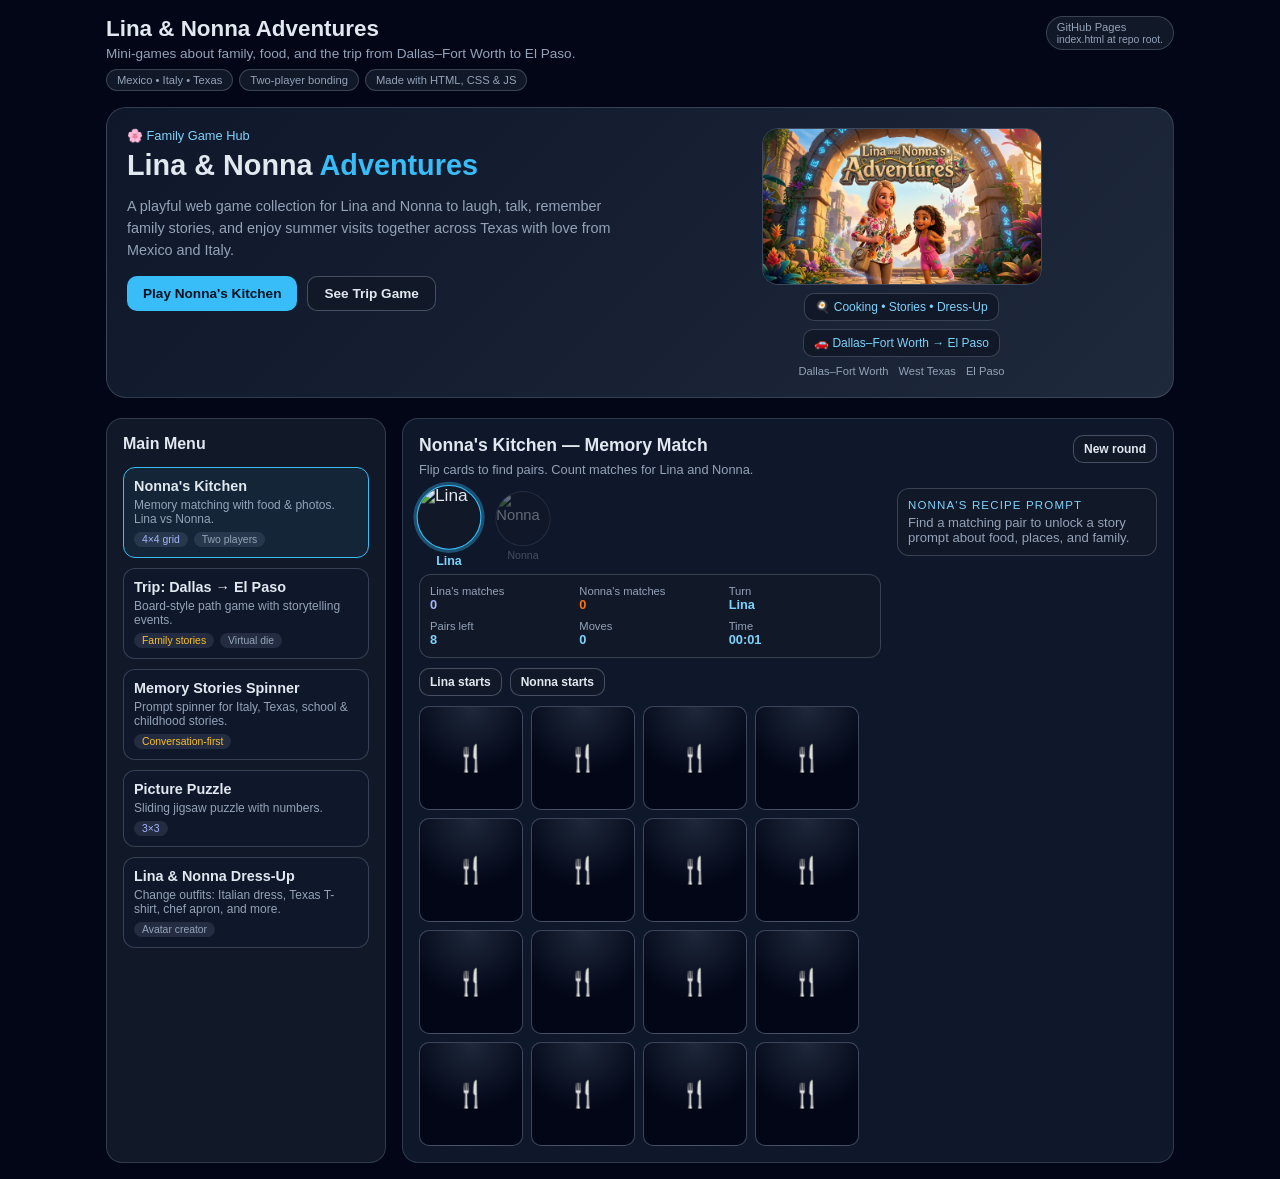
==== commit 23fcc7de: "Update index.html" ====
--- a/index.html
+++ b/index.html
@@ -58,10 +58,10 @@
 @media (max-width:760px){.game-row{grid-template-columns:1fr;}}
 .turn-avatar-row{display:flex;gap:14px;margin-bottom:10px;}
 .turn-avatar{display:flex;flex-direction:column;align-items:center;opacity:.4;transform:scale(.92);transition:.25s;}
-.turn-avatar .avatar-circle{width:60px;height:60px;border-radius:50%;display:flex;align-items:center;justify-content:center;font-size:1.6rem;background:var(--panel-alt);border:1px solid rgba(148,163,184,0.4);}
+.turn-avatar .avatar-img{width:60px;height:60px;border-radius:50%;object-fit:cover;background:var(--panel-alt);border:1px solid rgba(148,163,184,0.4);}
 .turn-avatar span{margin-top:4px;font-size:0.72rem;color:var(--muted);}
 .turn-avatar.active{opacity:1;transform:scale(1.08);}
-.turn-avatar.active .avatar-circle{border-color:var(--accent);box-shadow:0 0 0 3px rgba(56,189,248,0.35);}
+.turn-avatar.active .avatar-img{border-color:var(--accent);box-shadow:0 0 0 3px rgba(56,189,248,0.35);}
 .turn-avatar.active span{color:var(--accent-soft);font-weight:700;}
 .score-box{background:var(--panel-alt);border-radius:12px;padding:10px;border:1px solid rgba(148,163,184,0.3);display:grid;grid-template-columns:repeat(3,1fr);gap:8px;font-size:0.8rem;}
 .score-label{color:var(--muted);font-size:0.7rem;}
@@ -134,7 +134,7 @@
         </div>
       </div>
       <div class="hero-art">
-        <div style="font-size:4rem;">👵👧</div>
+        <img src="./assets/hero/lina-nonna-hero.png" alt="Lina and Nonna" class="hero-img" />
         <div class="art-card">🍳 Cooking • Stories • Dress-Up</div>
         <div class="art-card">🚗 Dallas–Fort Worth → El Paso</div>
         <div class="marker-row"><span>Dallas–Fort Worth</span><span>West Texas</span><span>El Paso</span></div>
@@ -186,8 +186,8 @@
         <div class="game-row">
           <div>
             <div class="turn-avatar-row">
-              <div class="turn-avatar" id="avatarLina"><div class="avatar-circle">👧</div><span>Lina</span></div>
-              <div class="turn-avatar" id="avatarNonna"><div class="avatar-circle">👵</div><span>Nonna</span></div>
+              <div class="turn-avatar" id="avatarLina"><img src="./assets/characters/lina_cutout.png" alt="Lina" class="avatar-img" /><span>Lina</span></div>
+              <div class="turn-avatar" id="avatarNonna"><img src="./assets/characters/nonna_cutout.png" alt="Nonna" class="avatar-img" /><span>Nonna</span></div>
             </div>
             <div class="score-box">
               <div><div class="score-label">Lina's matches</div><div class="score-value lina" id="scoreLina">0</div></div>
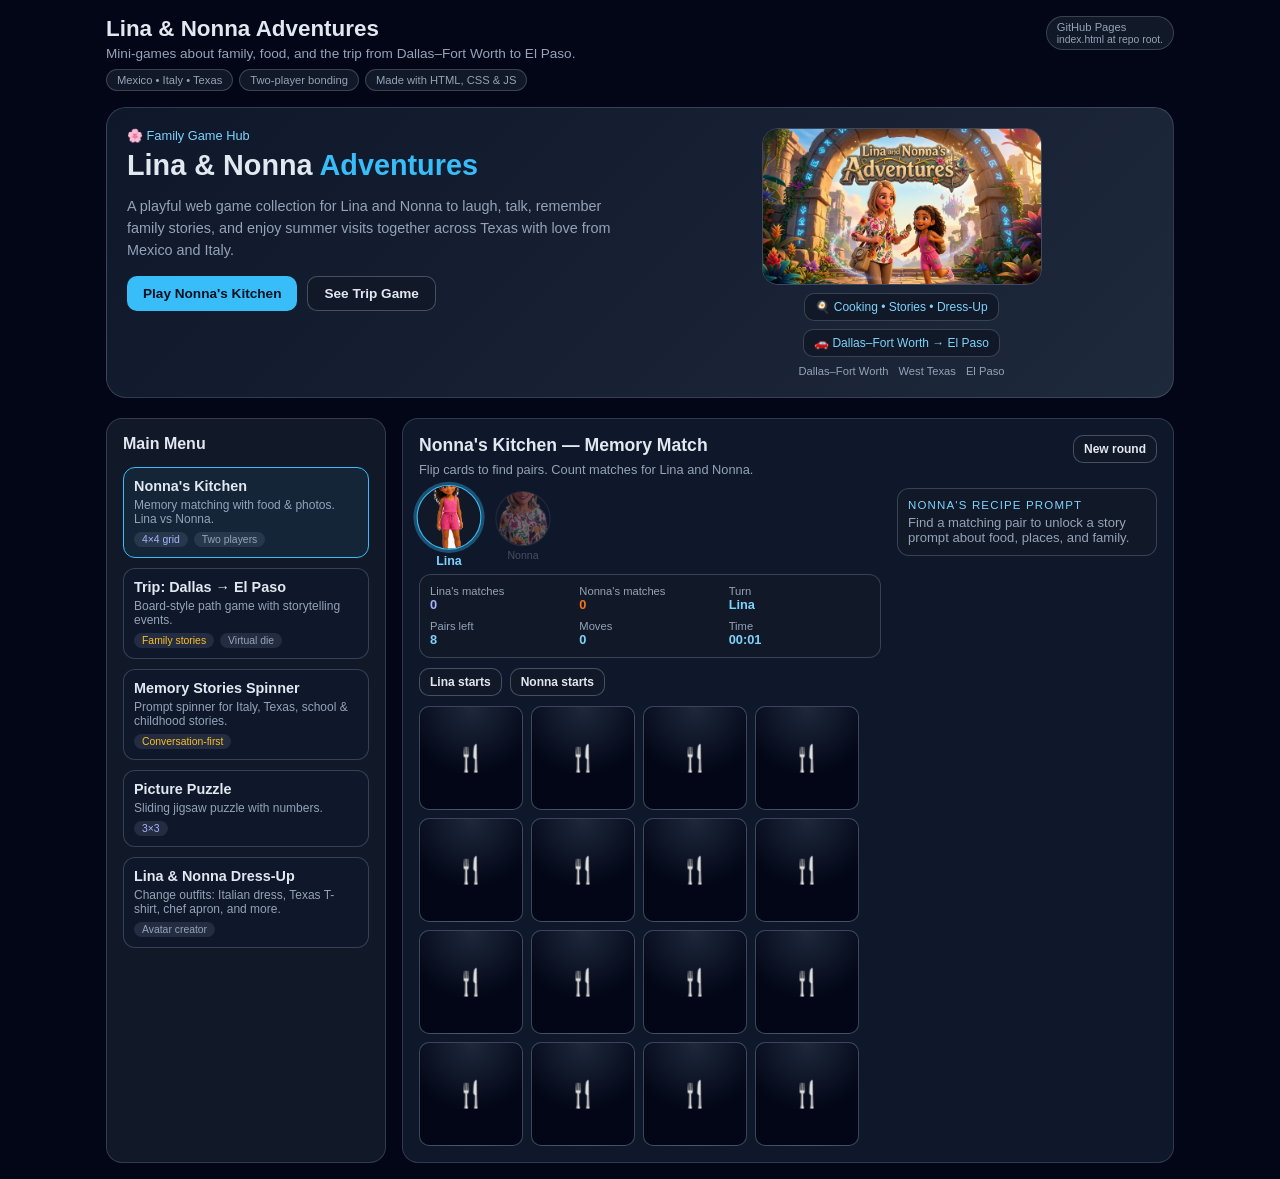
==== commit 6e5a91d3: "Update index.html" ====
--- a/index.html
+++ b/index.html
@@ -186,8 +186,8 @@
         <div class="game-row">
           <div>
             <div class="turn-avatar-row">
-              <div class="turn-avatar" id="avatarLina"><img src="./assets/characters/lina_cutout.png" alt="Lina" class="avatar-img" /><span>Lina</span></div>
-              <div class="turn-avatar" id="avatarNonna"><img src="./assets/characters/nonna_cutout.png" alt="Nonna" class="avatar-img" /><span>Nonna</span></div>
+              <div class="turn-avatar" id="avatarLina"><img src="./assets/characters/Lina_cutout.png" alt="Lina" class="avatar-img" /><span>Lina</span></div>
+              <div class="turn-avatar" id="avatarNonna"><img src="./assets/characters/Nonna_cutout.png" alt="Nonna" class="avatar-img" /><span>Nonna</span></div>
             </div>
             <div class="score-box">
               <div><div class="score-label">Lina's matches</div><div class="score-value lina" id="scoreLina">0</div></div>
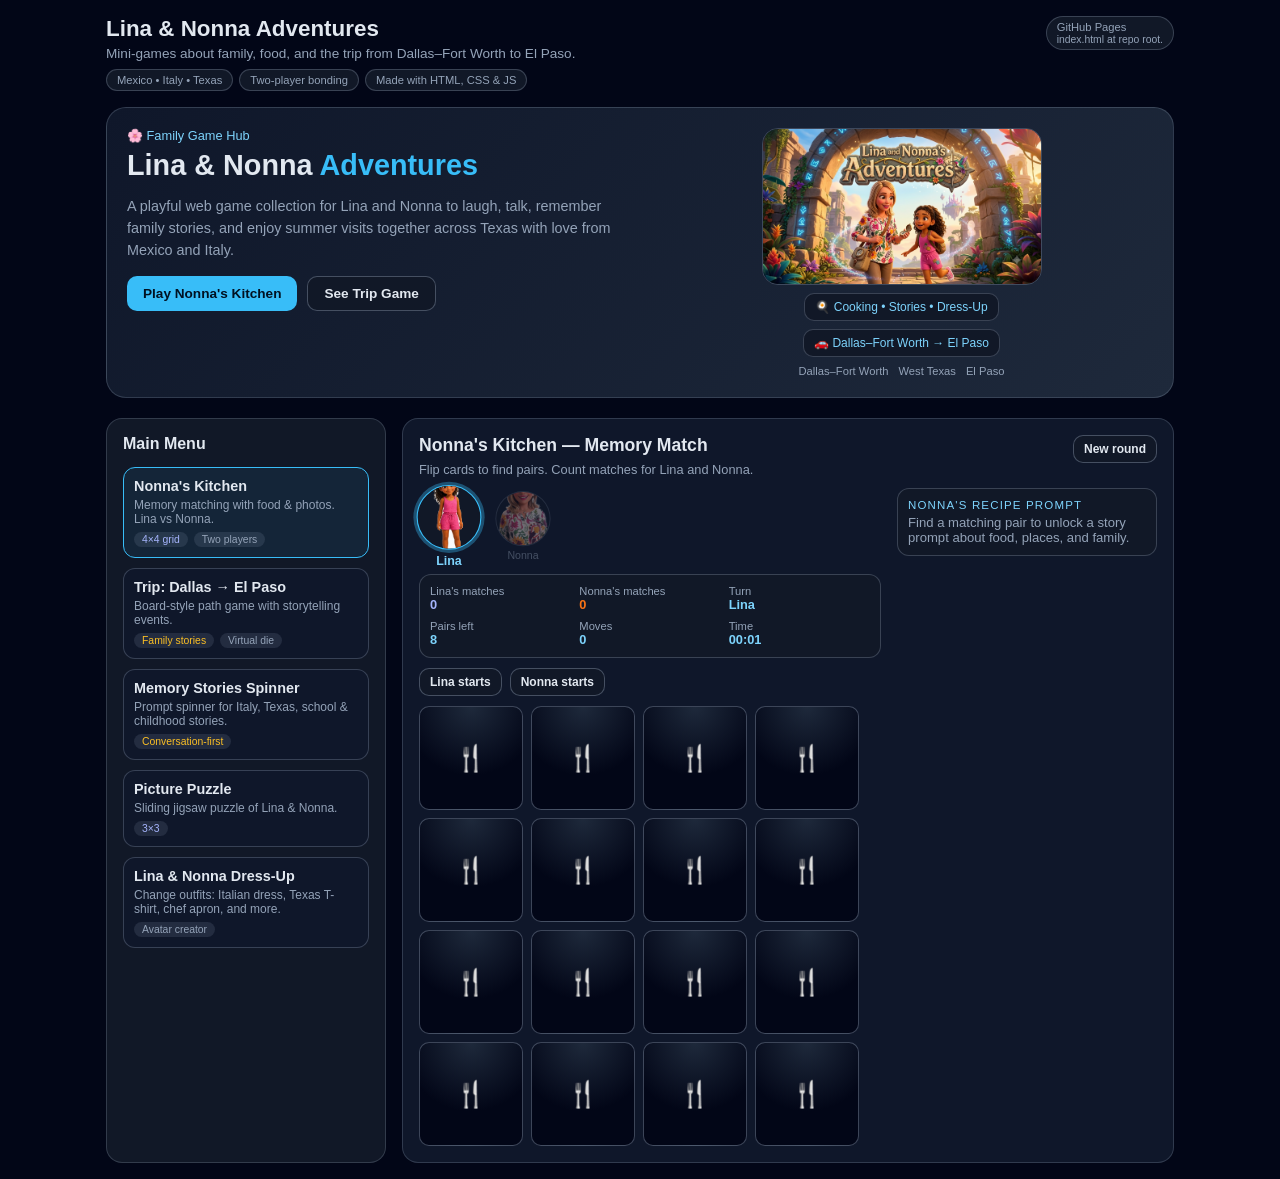
==== commit 16cda556: "Update index.html" ====
--- a/index.html
+++ b/index.html
@@ -91,9 +91,10 @@
 .travel-token{position:absolute;inset:2px;border-radius:6px;border:2px solid var(--accent);}
 .prompt-text{font-size:0.95rem;color:var(--accent-soft);min-height:40px;margin-bottom:8px;}
 .tagline{font-size:0.75rem;color:var(--muted);}
-#puzzleBoard{display:grid;grid-template-columns:repeat(3,1fr);gap:4px;max-width:240px;}
-.puzzle-tile{aspect-ratio:1/1;background:var(--panel-alt);border:1px solid rgba(148,163,184,0.4);border-radius:8px;display:flex;align-items:center;justify-content:center;font-size:1.1rem;font-weight:700;cursor:pointer;color:var(--accent-soft);}
-.puzzle-tile.empty{background:transparent;border-style:dashed;cursor:default;}
+#puzzleBoard{display:grid;grid-template-columns:repeat(3,1fr);gap:4px;max-width:270px;background:var(--panel-alt);padding:4px;border-radius:10px;border:1px solid rgba(148,163,184,0.4);}
+.puzzle-tile{position:relative;aspect-ratio:1/1;background-image:url('./assets/hero/lina-nonna-hero.png');background-size:300% 300%;border-radius:6px;cursor:pointer;box-shadow:inset 0 0 0 1px rgba(148,163,184,0.5);transition:transform .15s;}
+.puzzle-tile:hover{transform:scale(1.03);}
+.puzzle-tile.empty{background-image:none;background:transparent;border-style:dashed;border:1px dashed rgba(148,163,184,0.5);cursor:default;box-shadow:none;}
 .dress-preview{height:170px;border-radius:12px;border:1px dashed rgba(148,163,184,0.5);display:flex;flex-direction:column;align-items:center;justify-content:center;font-size:2.4rem;background:#0b1120;gap:6px;}
 .dress-preview .cap{font-size:0.85rem;color:var(--muted);text-align:center;}
 .dress-options{display:flex;flex-wrap:wrap;gap:6px;margin-top:10px;}
@@ -163,7 +164,7 @@
         </button>
         <button data-game="puzzle">
           <div class="menu-label">Picture Puzzle</div>
-          <div class="menu-desc">Sliding jigsaw puzzle with numbers.</div>
+          <div class="menu-desc">Sliding jigsaw puzzle of Lina &amp; Nonna.</div>
           <div class="menu-tag-row"><div class="menu-tag puzzle">3×3</div></div>
         </button>
         <button data-game="dressup">
@@ -248,15 +249,15 @@
 
       <section id="game-puzzle" class="game-container">
         <div class="game-header">
-          <div><h3>Picture Puzzle</h3><span>Click two tiles to swap them. Arrange numbers 1–8 in order.</span></div>
+          <div><h3>Picture Puzzle</h3><span>Click two tiles to swap them. Reassemble the Lina &amp; Nonna photo.</span></div>
           <button class="btn small secondary" id="btnPuzzleShuffle">Shuffle</button>
         </div>
         <div class="game-row">
           <div class="puzzle-panel">
             <div id="puzzleBoard"></div>
-            <div class="tagline" style="margin-top:8px;">Click two tiles to swap them. Try to arrange them back into order (1–8).</div>
-          </div>
-          <div class="prompt-panel"><div class="tagline">Tip: the empty tile marks your target order.</div></div>
+            <div class="tagline" style="margin-top:8px;">Click two tiles to swap them. Try to rebuild the full picture (order 1–8).</div>
+          </div>
+          <div class="prompt-panel"><div class="tagline">Tip: the blank tile marks where the last piece should go.</div></div>
         </div>
       </section>
 
@@ -446,9 +447,13 @@
   puzzleTiles.forEach((val, idx)=>{
     const tile = document.createElement('div');
     tile.className = 'puzzle-tile' + (val===''?' empty':'');
-    tile.textContent = val;
     tile.dataset.index = idx;
-    if(val!=='') tile.addEventListener('click', ()=>selectPuzzleTile(idx));
+    if(val!==''){
+      const pos = val - 1;
+      const col = pos % 3, row = Math.floor(pos / 3);
+      tile.style.backgroundPosition = `${col * 50}% ${row * 50}%`;
+      tile.addEventListener('click', ()=>selectPuzzleTile(idx));
+    }
     puzzleBoard.appendChild(tile);
   });
 }
